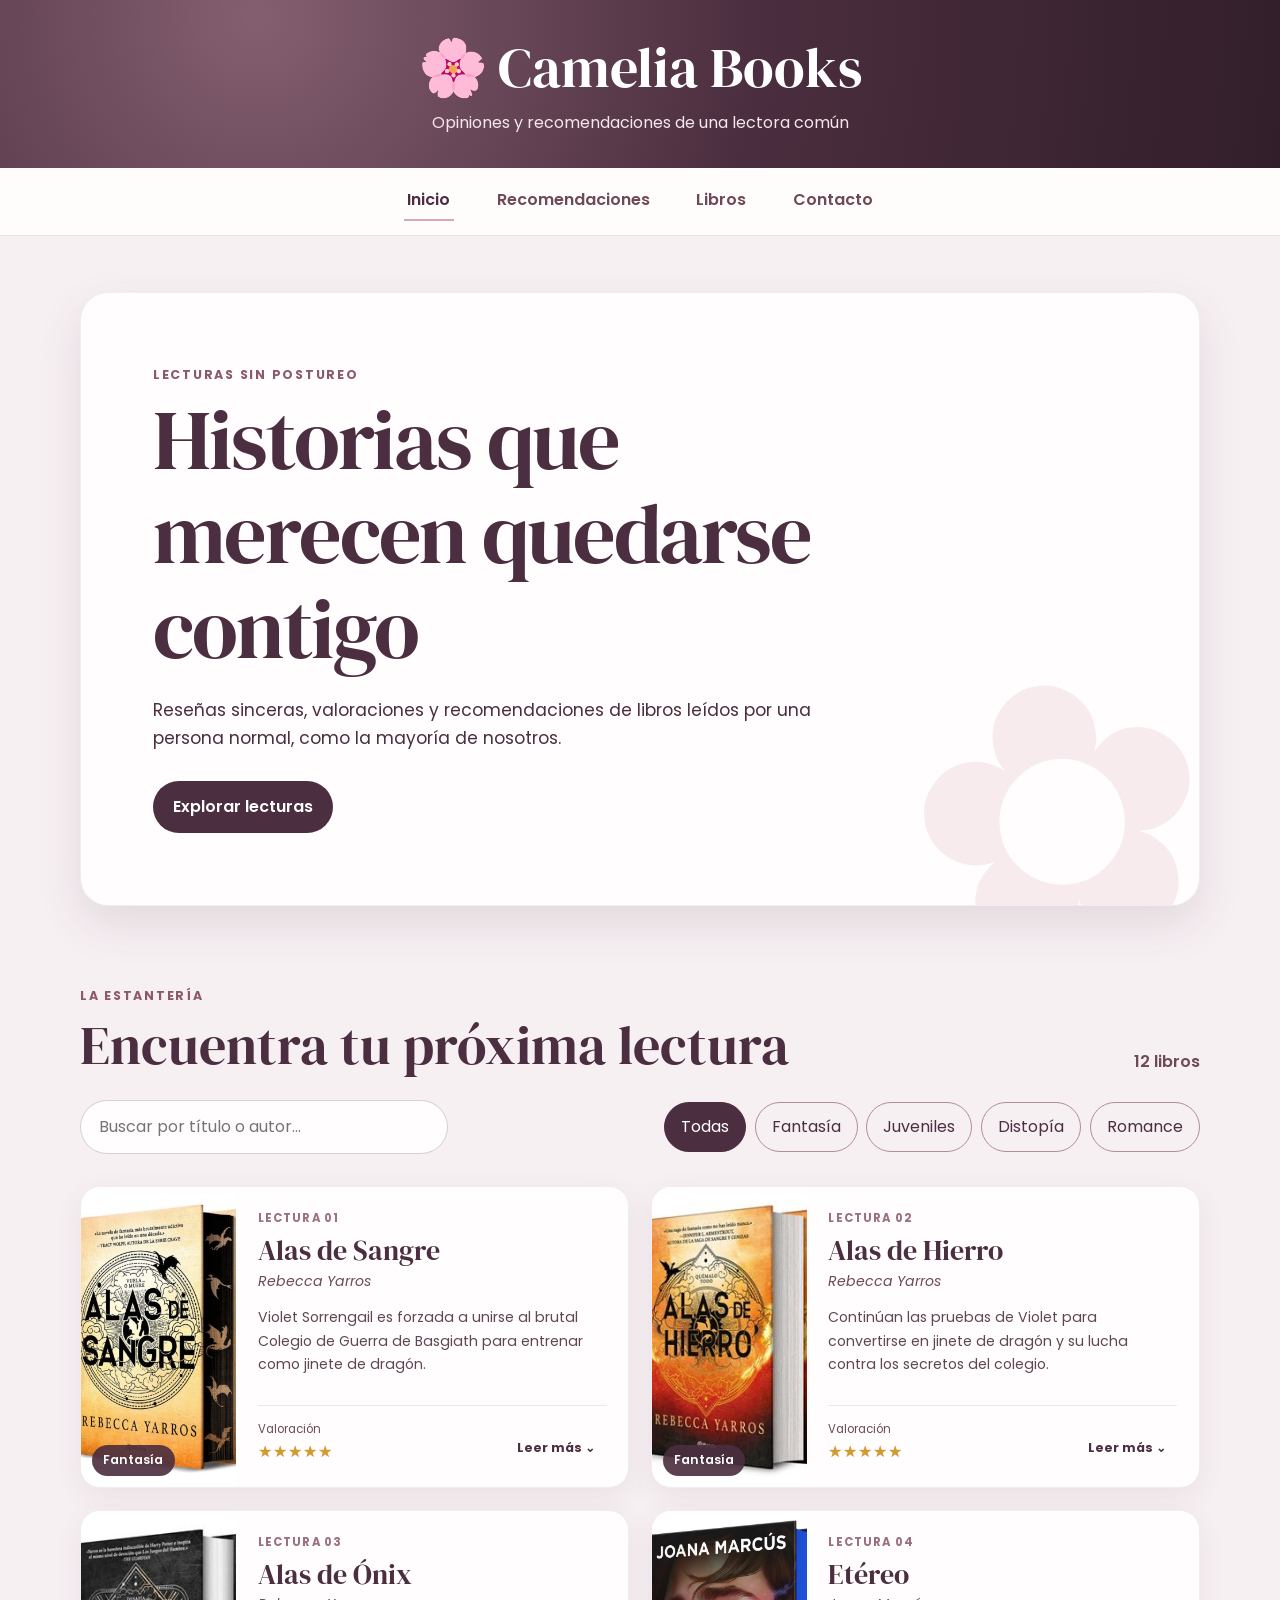
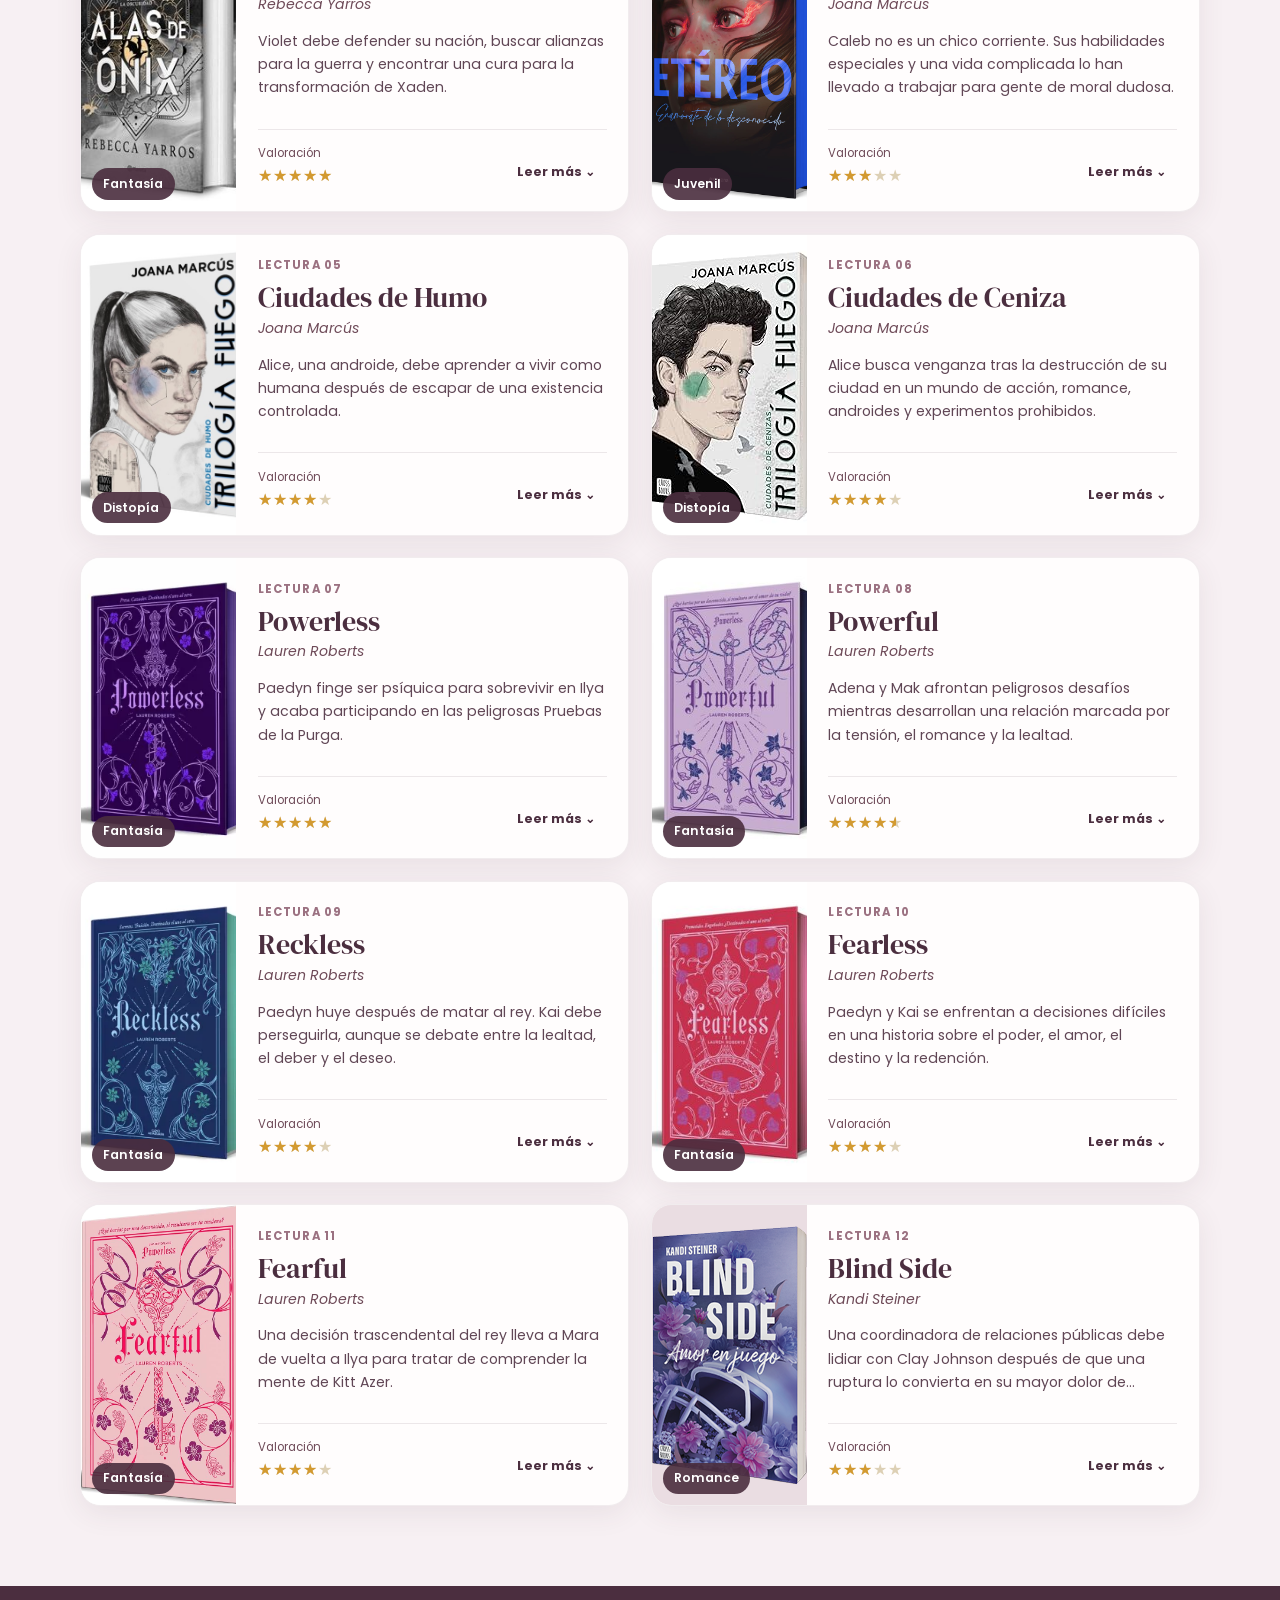
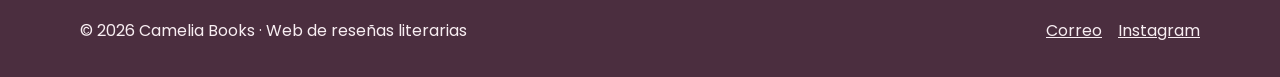
==== index.html @ c72f55ae "Mover la web a la carpeta raiz para Vercel" ====
<!DOCTYPE html><html lang="es"><head><meta charset="UTF-8"><meta name="viewport" content="width=device-width,initial-scale=1"><meta name="description" content="Opiniones y recomendaciones de libros."><title>Camelia Books | Reseñas literarias</title><link rel="icon" href="data:image/svg+xml,%3Csvg xmlns='http://www.w3.org/2000/svg' viewBox='0 0 64 64'%3E%3Crect width='64' height='64' rx='14' fill='%234b2e3f'/%3E%3Ctext x='32' y='45' text-anchor='middle' font-size='38'%3E🌸%3C/text%3E%3C/svg%3E"><link rel="preconnect" href="https://fonts.googleapis.com"><link rel="preconnect" href="https://fonts.gstatic.com" crossorigin><link href="https://fonts.googleapis.com/css2?family=DM+Serif+Display&family=Poppins:wght@400;500;600;700&display=swap" rel="stylesheet"><link rel="stylesheet" href="styles.css"><script src="js/app.js" defer></script></head><body>
<header class="cabecera"><a class="marca" href="index.html" aria-label="Camelia Books, inicio"><span aria-hidden="true">🌸</span><span>Camelia Books</span></a><p>Opiniones y recomendaciones de una lectora común</p></header>
<nav class="navbar" aria-label="Navegación principal"><a class="activo" href="index.html">Inicio</a><a href="recomendaciones.html">Recomendaciones</a><a href="#catalogo">Libros</a><a href="#footer">Contacto</a></nav>
<main><section class="intro"><p class="intro-etiqueta">Lecturas sin postureo</p><h1>Historias que merecen quedarse contigo</h1><p>Reseñas sinceras, valoraciones y recomendaciones de libros leídos por una persona normal, como la mayoría de nosotros.</p><a class="boton-principal" href="#catalogo">Explorar lecturas</a></section>
<section class="catalogo" id="catalogo" aria-labelledby="titulo-catalogo"><div class="seccion-encabezado"><div><p class="intro-etiqueta">La estantería</p><h2 id="titulo-catalogo">Encuentra tu próxima lectura</h2></div><p id="contador-resultados" aria-live="polite"></p></div><div class="controles"><div class="buscador-wrapper"><label class="sr-only" for="buscador-libros">Buscar por título o autor</label><input type="search" id="buscador-libros" placeholder="Buscar por título o autor…" autocomplete="off"><button id="limpiar-buscador" type="button" aria-label="Limpiar búsqueda">✕</button></div><div class="categoria-botones" aria-label="Filtrar por categoría"><button class="activo" type="button" data-categoria="todas">Todas</button><button type="button" data-categoria="fantasia">Fantasía</button><button type="button" data-categoria="juveniles">Juveniles</button><button type="button" data-categoria="distopia">Distopía</button><button type="button" data-categoria="romance">Romance</button></div></div><p id="sin-resultados" class="sin-resultados" hidden>No hemos encontrado ningún libro con esos filtros.</p><div id="lista-libros" class="tarjetas"></div></section></main>
<footer id="footer"><p>© <span id="anio"></span> Camelia Books · Web de reseñas literarias</p><div class="footer-enlaces"><a href="mailto:info@cameliabooks.com">Correo</a><a href="https://www.instagram.com/camelia__09/" target="_blank" rel="noopener noreferrer">Instagram</a></div></footer></body></html>
---- styles.css ----
:root{--rose:#d8a7b1;--mauve:#b48a9c;--cream:#f7f0f3;--plum:#4b2e3f;--plum-light:#6e4a58;--white:#fffdfd;--shadow:0 18px 45px rgba(75,46,63,.12)}
*,*::before,*::after{box-sizing:border-box}html{scroll-behavior:smooth}body{margin:0;background:var(--cream);color:var(--plum);font:400 1rem/1.65 Poppins,sans-serif}a{color:inherit}button,input{font:inherit}.sr-only{position:absolute;width:1px;height:1px;overflow:hidden;clip:rect(0,0,0,0)}
.cabecera{padding:2.5rem 1.5rem 2rem;text-align:center;color:#fff;background:radial-gradient(circle at 20% 10%,#845f70 0,var(--plum) 48%,#321e2a 100%)}.cabecera-compacta{padding-block:1.6rem}.marca{display:inline-flex;gap:.65rem;align-items:center;text-decoration:none;font:400 clamp(2rem,5vw,3.5rem)/1 "DM Serif Display",serif}.cabecera p{margin:.85rem 0 0;color:#f4e8ed}.navbar{position:sticky;top:0;z-index:10;display:flex;justify-content:center;gap:clamp(.5rem,4vw,2.5rem);padding:.85rem 1rem;overflow-x:auto;background:rgba(255,253,253,.9);border-bottom:1px solid rgba(75,46,63,.12);backdrop-filter:blur(12px)}.navbar a{flex:0 0 auto;padding:.35rem .2rem;text-decoration:none;font-weight:600;color:var(--plum-light);border-bottom:2px solid transparent}.navbar a:hover,.navbar a.activo{color:var(--plum);border-color:var(--rose)}
main{width:min(1120px,calc(100% - 2rem));margin:0 auto}.intro{position:relative;margin:3.5rem 0 5rem;padding:clamp(2rem,6vw,4.5rem);overflow:hidden;background:var(--white);border:1px solid rgba(75,46,63,.08);border-radius:1.75rem;box-shadow:var(--shadow)}.intro::after{content:"✿";position:absolute;right:-1rem;bottom:-6rem;color:rgba(216,167,177,.22);font-size:clamp(12rem,30vw,23rem);line-height:1;transform:rotate(-12deg);pointer-events:none}.intro>*{position:relative;z-index:1;max-width:710px}.intro-etiqueta{margin:0 0 .5rem;color:#8c586c;font-size:.78rem;font-weight:700;letter-spacing:.14em;text-transform:uppercase}h1,h2,h3{font-family:"DM Serif Display",serif;font-weight:400;line-height:1.12}.intro h1,.recomendaciones-panel h1{margin:0;font-size:clamp(2.6rem,7vw,5.25rem);letter-spacing:-.025em}.intro>p:not(.intro-etiqueta){margin:1.25rem 0 1.75rem;font-size:1.08rem}.boton-principal{display:inline-flex;justify-content:center;padding:.82rem 1.25rem;color:#fff;background:var(--plum);border:0;border-radius:999px;text-decoration:none;font-weight:600;cursor:pointer;transition:.2s}.boton-principal:hover{background:var(--plum-light);transform:translateY(-2px)}
.catalogo{scroll-margin-top:5rem;padding-bottom:5rem}.seccion-encabezado{display:flex;align-items:end;justify-content:space-between;gap:1rem;margin-bottom:1.5rem}.seccion-encabezado h2{margin:0;font-size:clamp(2rem,5vw,3.4rem)}#contador-resultados{flex:0 0 auto;margin:0;color:var(--plum-light);font-weight:600}.controles{display:grid;grid-template-columns:minmax(240px,1fr) 2fr;gap:1rem;align-items:center;margin-bottom:2rem}.buscador-wrapper{position:relative}#buscador-libros{width:100%;padding:.82rem 2.7rem .82rem 1.1rem;color:var(--plum);background:var(--white);border:1px solid rgba(75,46,63,.22);border-radius:999px;outline:none}#buscador-libros:focus,#form-recomendacion input:focus{border-color:var(--mauve);box-shadow:0 0 0 4px rgba(180,138,156,.16)}#limpiar-buscador{position:absolute;top:50%;right:.9rem;display:none;padding:.2rem;color:var(--plum);background:none;border:0;transform:translateY(-50%);cursor:pointer}#limpiar-buscador.visible{display:block}.categoria-botones{display:flex;flex-wrap:wrap;justify-content:flex-end;gap:.55rem}.categoria-botones button{padding:.65rem 1rem;color:var(--plum);background:transparent;border:1px solid var(--mauve);border-radius:999px;cursor:pointer}.categoria-botones button:hover,.categoria-botones button.activo{color:#fff;background:var(--plum);border-color:var(--plum)}
.tarjetas{display:grid;grid-template-columns:repeat(2,minmax(0,1fr));gap:1.35rem}.libro-contenedor{display:grid;grid-template-columns:155px minmax(0,1fr);min-height:300px;overflow:hidden;background:var(--white);border:1px solid rgba(75,46,63,.08);border-radius:1.25rem;box-shadow:0 8px 28px rgba(75,46,63,.08);transition:.25s}.libro-contenedor:hover{transform:translateY(-4px);box-shadow:var(--shadow)}.libro-imagen{position:relative;min-height:100%;background:#eadde2}.libro-imagen img{width:100%;height:100%;min-height:300px;display:block;object-fit:cover}.categoria{position:absolute;left:.7rem;bottom:.7rem;padding:.35rem .7rem;color:#fff;background:rgba(75,46,63,.9);border-radius:999px;font-size:.76rem;font-weight:600}.libro-info{display:flex;flex-direction:column;justify-content:space-between;min-width:0;padding:1.35rem}.numero{margin:0 0 .45rem;color:#9b7181;font-size:.72rem;font-weight:700;letter-spacing:.1em;text-transform:uppercase}.libro-info h3{margin:0;font-size:1.75rem}.autor{margin:.2rem 0 .85rem;color:var(--plum-light);font-size:.88rem;font-style:italic}.descripcion{display:-webkit-box;margin:0 0 1rem;overflow:hidden;color:#604655;font-size:.88rem;-webkit-box-orient:vertical;-webkit-line-clamp:3}.descripcion.expandida{display:block}.valoracion{display:flex;align-items:end;justify-content:space-between;gap:.7rem;padding-top:.9rem;border-top:1px solid rgba(75,46,63,.1)}.valoracion>div{display:flex;flex-direction:column}.valoracion-texto{font-size:.72rem;color:var(--plum-light)}.estrellas{position:relative;display:inline-block;width:max-content;color:#ddd0b5;letter-spacing:1px}.estrellas-relleno{position:absolute;inset:0 auto 0 0;overflow:hidden;color:#d39a30;white-space:nowrap}.leer-mas{flex:0 0 auto;padding:.45rem .7rem;color:var(--plum);background:transparent;border:0;font-size:.78rem;font-weight:700;cursor:pointer}.flecha{display:inline-block;margin-left:.2rem;transition:.2s}.leer-mas[aria-expanded=true] .flecha{transform:rotate(180deg)}.sin-resultados,.lista-vacia{padding:2rem;text-align:center;background:var(--white);border:1px dashed var(--mauve);border-radius:1rem}
footer{display:flex;justify-content:space-between;gap:1rem;padding:2rem max(1rem,calc((100% - 1120px)/2));color:#f8eef2;background:var(--plum)}footer p{margin:0}.footer-enlaces{display:flex;gap:1rem}
.pagina-recomendaciones{width:min(760px,calc(100% - 2rem));padding:4rem 0}.recomendaciones-panel{padding:clamp(1.5rem,5vw,3.5rem);background:var(--white);border-radius:1.5rem;box-shadow:var(--shadow)}.recomendaciones-panel h1{font-size:clamp(2.5rem,7vw,4.5rem)}#form-recomendacion{display:grid;gap:.6rem;margin:2rem 0 3rem}#form-recomendacion label{margin-top:.4rem;font-weight:600}#form-recomendacion input{padding:.85rem 1rem;color:var(--plum);background:var(--cream);border:1px solid transparent;border-radius:.75rem;outline:none}#form-recomendacion button{justify-self:start;margin-top:.8rem}.lista-cabecera{display:flex;align-items:center;justify-content:space-between;gap:1rem;border-bottom:1px solid rgba(75,46,63,.12)}.lista-cabecera h2{font-size:2rem}.lista-recomendaciones{display:grid;gap:.75rem;padding:0;list-style:none}.recomendacion-item{display:flex;align-items:center;justify-content:space-between;gap:1rem;padding:1rem;background:var(--cream);border-radius:.8rem}.recomendacion-item span{display:flex;flex-direction:column}.recomendacion-item small{color:var(--plum-light)}.recomendacion-item button{padding:.4rem .7rem;color:#873f55;background:#fff;border:1px solid var(--rose);border-radius:999px;cursor:pointer}.volver{display:inline-block;margin-top:2rem;font-weight:600}
@media(max-width:900px){.controles{grid-template-columns:1fr}.categoria-botones{justify-content:flex-start}.tarjetas{grid-template-columns:1fr}}@media(max-width:560px){.cabecera{padding-block:2rem}.cabecera p{font-size:.9rem}.navbar{justify-content:flex-start}main{width:min(100% - 1.2rem,1120px)}.intro{margin-block:1.5rem 3.5rem;padding:1.5rem;border-radius:1.2rem}.seccion-encabezado{align-items:start;flex-direction:column}.libro-contenedor{grid-template-columns:120px minmax(0,1fr);min-height:260px}.libro-imagen img{min-height:260px}.libro-info{padding:1rem}.libro-info h3{font-size:1.45rem}.descripcion{-webkit-line-clamp:2}.valoracion{align-items:start;flex-direction:column}.leer-mas{padding-left:0}footer{align-items:flex-start;flex-direction:column}}@media(prefers-reduced-motion:reduce){html{scroll-behavior:auto}*,*::before,*::after{transition-duration:.01ms!important}}
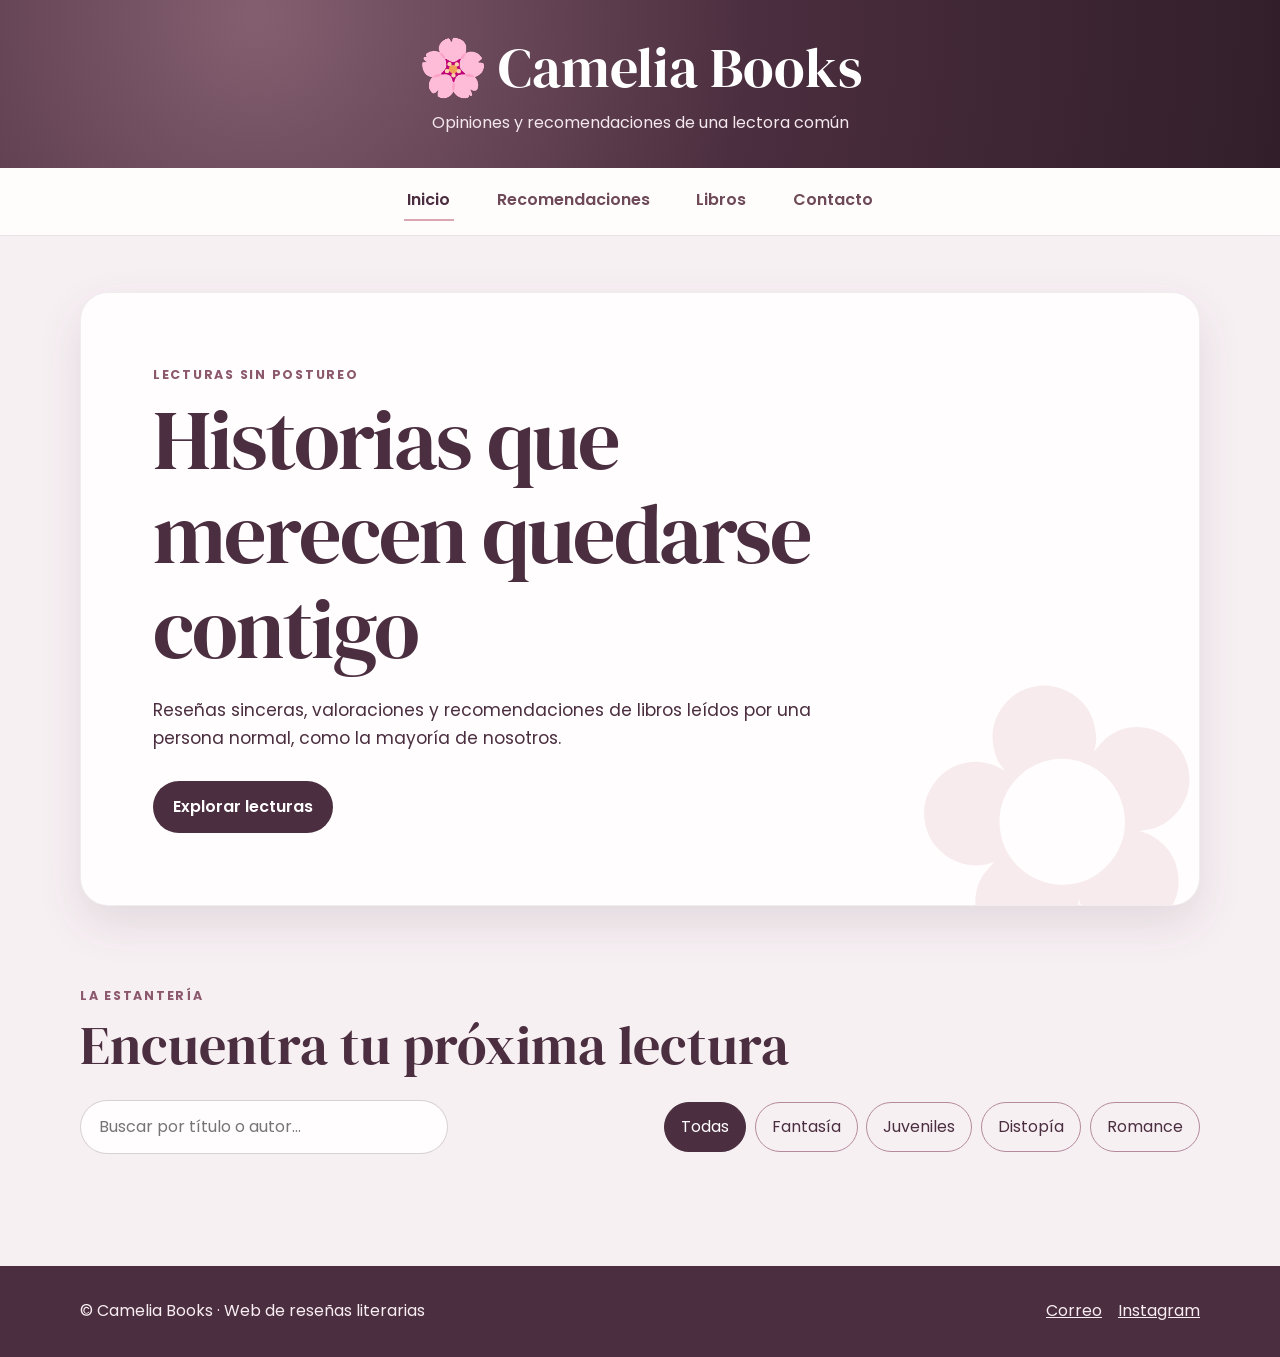
==== commit b5fb11c3: "Añadir la ficha emergente de libros" ====
--- a/index.html
+++ b/index.html
@@ -1,6 +1,142 @@
-<!DOCTYPE html><html lang="es"><head><meta charset="UTF-8"><meta name="viewport" content="width=device-width,initial-scale=1"><meta name="description" content="Opiniones y recomendaciones de libros."><title>Camelia Books | Reseñas literarias</title><link rel="icon" href="data:image/svg+xml,%3Csvg xmlns='http://www.w3.org/2000/svg' viewBox='0 0 64 64'%3E%3Crect width='64' height='64' rx='14' fill='%234b2e3f'/%3E%3Ctext x='32' y='45' text-anchor='middle' font-size='38'%3E🌸%3C/text%3E%3C/svg%3E"><link rel="preconnect" href="https://fonts.googleapis.com"><link rel="preconnect" href="https://fonts.gstatic.com" crossorigin><link href="https://fonts.googleapis.com/css2?family=DM+Serif+Display&family=Poppins:wght@400;500;600;700&display=swap" rel="stylesheet"><link rel="stylesheet" href="styles.css"><script src="js/app.js" defer></script></head><body>
-<header class="cabecera"><a class="marca" href="index.html" aria-label="Camelia Books, inicio"><span aria-hidden="true">🌸</span><span>Camelia Books</span></a><p>Opiniones y recomendaciones de una lectora común</p></header>
-<nav class="navbar" aria-label="Navegación principal"><a class="activo" href="index.html">Inicio</a><a href="recomendaciones.html">Recomendaciones</a><a href="#catalogo">Libros</a><a href="#footer">Contacto</a></nav>
-<main><section class="intro"><p class="intro-etiqueta">Lecturas sin postureo</p><h1>Historias que merecen quedarse contigo</h1><p>Reseñas sinceras, valoraciones y recomendaciones de libros leídos por una persona normal, como la mayoría de nosotros.</p><a class="boton-principal" href="#catalogo">Explorar lecturas</a></section>
-<section class="catalogo" id="catalogo" aria-labelledby="titulo-catalogo"><div class="seccion-encabezado"><div><p class="intro-etiqueta">La estantería</p><h2 id="titulo-catalogo">Encuentra tu próxima lectura</h2></div><p id="contador-resultados" aria-live="polite"></p></div><div class="controles"><div class="buscador-wrapper"><label class="sr-only" for="buscador-libros">Buscar por título o autor</label><input type="search" id="buscador-libros" placeholder="Buscar por título o autor…" autocomplete="off"><button id="limpiar-buscador" type="button" aria-label="Limpiar búsqueda">✕</button></div><div class="categoria-botones" aria-label="Filtrar por categoría"><button class="activo" type="button" data-categoria="todas">Todas</button><button type="button" data-categoria="fantasia">Fantasía</button><button type="button" data-categoria="juveniles">Juveniles</button><button type="button" data-categoria="distopia">Distopía</button><button type="button" data-categoria="romance">Romance</button></div></div><p id="sin-resultados" class="sin-resultados" hidden>No hemos encontrado ningún libro con esos filtros.</p><div id="lista-libros" class="tarjetas"></div></section></main>
-<footer id="footer"><p>© <span id="anio"></span> Camelia Books · Web de reseñas literarias</p><div class="footer-enlaces"><a href="mailto:info@cameliabooks.com">Correo</a><a href="https://www.instagram.com/camelia__09/" target="_blank" rel="noopener noreferrer">Instagram</a></div></footer></body></html>
+<!doctype html>
+<html lang="es">
+  <head>
+    <meta charset="UTF-8" />
+    <meta name="viewport" content="width=device-width,initial-scale=1" />
+    <meta name="description" content="Opiniones y recomendaciones de libros." />
+    <title>Camelia Books | Reseñas literarias</title>
+    <link
+      rel="icon"
+      href="data:image/svg+xml,%3Csvg xmlns='http://www.w3.org/2000/svg' viewBox='0 0 64 64'%3E%3Crect width='64' height='64' rx='14' fill='%234b2e3f'/%3E%3Ctext x='32' y='45' text-anchor='middle' font-size='38'%3E🌸%3C/text%3E%3C/svg%3E"
+    />
+    <link rel="preconnect" href="https://fonts.googleapis.com" />
+    <link rel="preconnect" href="https://fonts.gstatic.com" crossorigin />
+    <link
+      href="https://fonts.googleapis.com/css2?family=DM+Serif+Display&family=Poppins:wght@400;500;600;700&display=swap"
+      rel="stylesheet"
+    />
+    <link rel="stylesheet" href="styles.css" />
+    <script src="datos/libros.js" defer></script>
+    <script src="js/app.js" defer></script>
+  </head>
+  <body>
+    <header class="cabecera">
+      <a class="marca" href="index.html" aria-label="Camelia Books, inicio">
+        <span aria-hidden="true">🌸</span>
+        <span>Camelia Books</span>
+      </a>
+      <p>Opiniones y recomendaciones de una lectora común</p>
+    </header>
+    <nav class="navbar" aria-label="Navegación principal">
+      <a class="activo" href="index.html">Inicio</a>
+      <a href="recomendaciones.html">Recomendaciones</a>
+      <a href="#catalogo">Libros</a>
+      <a href="#footer">Contacto</a>
+    </nav>
+    <main>
+      <section class="intro">
+        <p class="intro-etiqueta">Lecturas sin postureo</p>
+        <h1>Historias que merecen quedarse contigo</h1>
+        <p>
+          Reseñas sinceras, valoraciones y recomendaciones de libros leídos por
+          una persona normal, como la mayoría de nosotros.
+        </p>
+        <a class="boton-principal" href="#catalogo">Explorar lecturas</a>
+      </section>
+      <section class="catalogo" id="catalogo" aria-labelledby="titulo-catalogo">
+        <div class="seccion-encabezado">
+          <div>
+            <p class="intro-etiqueta">La estantería</p>
+            <h2 id="titulo-catalogo">Encuentra tu próxima lectura</h2>
+          </div>
+          <p id="contador-resultados" aria-live="polite"></p>
+        </div>
+        <div class="controles">
+          <div class="buscador-wrapper">
+            <label class="sr-only" for="buscador-libros">
+              Buscar por título o autor
+            </label>
+            <input
+              type="search"
+              id="buscador-libros"
+              placeholder="Buscar por título o autor…"
+              autocomplete="off"
+            />
+            <button
+              id="limpiar-buscador"
+              type="button"
+              aria-label="Limpiar búsqueda"
+            >
+              ✕
+            </button>
+          </div>
+          <div class="categoria-botones" aria-label="Filtrar por categoría">
+            <button class="activo" type="button" data-categoria="todas">
+              Todas
+            </button>
+            <button type="button" data-categoria="fantasia">Fantasía</button>
+            <button type="button" data-categoria="juveniles">Juveniles</button>
+            <button type="button" data-categoria="distopia">Distopía</button>
+            <button type="button" data-categoria="romance">Romance</button>
+          </div>
+        </div>
+        <p id="sin-resultados" class="sin-resultados" hidden>
+          No hemos encontrado ningún libro con esos filtros.
+        </p>
+        <div id="lista-libros" class="tarjetas"></div>
+      </section>
+    </main>
+    <dialog id="modal-libro" class="modal-libro">
+      <button
+        id="cerrar-modal"
+        class="cerrar-modal"
+        type="button"
+        aria-label="Cerrar ficha del libro"
+      >
+        ✕
+      </button>
+
+      <div class="modal-contenido">
+        <img id="modal-imagen" src="" alt="" />
+
+        <div class="modal-informacion">
+          <span id="modal-categoria" class="modal-categoria"></span>
+          <h2 id="modal-titulo"></h2>
+          <p id="modal-autor" class="modal-autor"></p>
+
+          <dl class="modal-datos">
+            <div>
+              <dt>Saga</dt>
+              <dd id="modal-saga"></dd>
+            </div>
+            <div>
+              <dt>Valoración</dt>
+              <dd id="modal-valoracion"></dd>
+            </div>
+          </dl>
+
+          <h3>Sobre el libro</h3>
+          <p id="modal-descripcion"></p>
+        </div>
+      </div>
+    </dialog>
+
+    <footer id="footer">
+      <p>
+        ©
+        <span id="anio"></span>
+        Camelia Books · Web de reseñas literarias
+      </p>
+      <div class="footer-enlaces">
+        <a href="mailto:info@cameliabooks.com">Correo</a>
+        <a
+          href="https://www.instagram.com/camelia__09/"
+          target="_blank"
+          rel="noopener noreferrer"
+        >
+          Instagram
+        </a>
+      </div>
+    </footer>
+  </body>
+</html>
--- a/styles.css
+++ b/styles.css
@@ -1,9 +1,545 @@
-:root{--rose:#d8a7b1;--mauve:#b48a9c;--cream:#f7f0f3;--plum:#4b2e3f;--plum-light:#6e4a58;--white:#fffdfd;--shadow:0 18px 45px rgba(75,46,63,.12)}
-*,*::before,*::after{box-sizing:border-box}html{scroll-behavior:smooth}body{margin:0;background:var(--cream);color:var(--plum);font:400 1rem/1.65 Poppins,sans-serif}a{color:inherit}button,input{font:inherit}.sr-only{position:absolute;width:1px;height:1px;overflow:hidden;clip:rect(0,0,0,0)}
-.cabecera{padding:2.5rem 1.5rem 2rem;text-align:center;color:#fff;background:radial-gradient(circle at 20% 10%,#845f70 0,var(--plum) 48%,#321e2a 100%)}.cabecera-compacta{padding-block:1.6rem}.marca{display:inline-flex;gap:.65rem;align-items:center;text-decoration:none;font:400 clamp(2rem,5vw,3.5rem)/1 "DM Serif Display",serif}.cabecera p{margin:.85rem 0 0;color:#f4e8ed}.navbar{position:sticky;top:0;z-index:10;display:flex;justify-content:center;gap:clamp(.5rem,4vw,2.5rem);padding:.85rem 1rem;overflow-x:auto;background:rgba(255,253,253,.9);border-bottom:1px solid rgba(75,46,63,.12);backdrop-filter:blur(12px)}.navbar a{flex:0 0 auto;padding:.35rem .2rem;text-decoration:none;font-weight:600;color:var(--plum-light);border-bottom:2px solid transparent}.navbar a:hover,.navbar a.activo{color:var(--plum);border-color:var(--rose)}
-main{width:min(1120px,calc(100% - 2rem));margin:0 auto}.intro{position:relative;margin:3.5rem 0 5rem;padding:clamp(2rem,6vw,4.5rem);overflow:hidden;background:var(--white);border:1px solid rgba(75,46,63,.08);border-radius:1.75rem;box-shadow:var(--shadow)}.intro::after{content:"✿";position:absolute;right:-1rem;bottom:-6rem;color:rgba(216,167,177,.22);font-size:clamp(12rem,30vw,23rem);line-height:1;transform:rotate(-12deg);pointer-events:none}.intro>*{position:relative;z-index:1;max-width:710px}.intro-etiqueta{margin:0 0 .5rem;color:#8c586c;font-size:.78rem;font-weight:700;letter-spacing:.14em;text-transform:uppercase}h1,h2,h3{font-family:"DM Serif Display",serif;font-weight:400;line-height:1.12}.intro h1,.recomendaciones-panel h1{margin:0;font-size:clamp(2.6rem,7vw,5.25rem);letter-spacing:-.025em}.intro>p:not(.intro-etiqueta){margin:1.25rem 0 1.75rem;font-size:1.08rem}.boton-principal{display:inline-flex;justify-content:center;padding:.82rem 1.25rem;color:#fff;background:var(--plum);border:0;border-radius:999px;text-decoration:none;font-weight:600;cursor:pointer;transition:.2s}.boton-principal:hover{background:var(--plum-light);transform:translateY(-2px)}
-.catalogo{scroll-margin-top:5rem;padding-bottom:5rem}.seccion-encabezado{display:flex;align-items:end;justify-content:space-between;gap:1rem;margin-bottom:1.5rem}.seccion-encabezado h2{margin:0;font-size:clamp(2rem,5vw,3.4rem)}#contador-resultados{flex:0 0 auto;margin:0;color:var(--plum-light);font-weight:600}.controles{display:grid;grid-template-columns:minmax(240px,1fr) 2fr;gap:1rem;align-items:center;margin-bottom:2rem}.buscador-wrapper{position:relative}#buscador-libros{width:100%;padding:.82rem 2.7rem .82rem 1.1rem;color:var(--plum);background:var(--white);border:1px solid rgba(75,46,63,.22);border-radius:999px;outline:none}#buscador-libros:focus,#form-recomendacion input:focus{border-color:var(--mauve);box-shadow:0 0 0 4px rgba(180,138,156,.16)}#limpiar-buscador{position:absolute;top:50%;right:.9rem;display:none;padding:.2rem;color:var(--plum);background:none;border:0;transform:translateY(-50%);cursor:pointer}#limpiar-buscador.visible{display:block}.categoria-botones{display:flex;flex-wrap:wrap;justify-content:flex-end;gap:.55rem}.categoria-botones button{padding:.65rem 1rem;color:var(--plum);background:transparent;border:1px solid var(--mauve);border-radius:999px;cursor:pointer}.categoria-botones button:hover,.categoria-botones button.activo{color:#fff;background:var(--plum);border-color:var(--plum)}
-.tarjetas{display:grid;grid-template-columns:repeat(2,minmax(0,1fr));gap:1.35rem}.libro-contenedor{display:grid;grid-template-columns:155px minmax(0,1fr);min-height:300px;overflow:hidden;background:var(--white);border:1px solid rgba(75,46,63,.08);border-radius:1.25rem;box-shadow:0 8px 28px rgba(75,46,63,.08);transition:.25s}.libro-contenedor:hover{transform:translateY(-4px);box-shadow:var(--shadow)}.libro-imagen{position:relative;min-height:100%;background:#eadde2}.libro-imagen img{width:100%;height:100%;min-height:300px;display:block;object-fit:cover}.categoria{position:absolute;left:.7rem;bottom:.7rem;padding:.35rem .7rem;color:#fff;background:rgba(75,46,63,.9);border-radius:999px;font-size:.76rem;font-weight:600}.libro-info{display:flex;flex-direction:column;justify-content:space-between;min-width:0;padding:1.35rem}.numero{margin:0 0 .45rem;color:#9b7181;font-size:.72rem;font-weight:700;letter-spacing:.1em;text-transform:uppercase}.libro-info h3{margin:0;font-size:1.75rem}.autor{margin:.2rem 0 .85rem;color:var(--plum-light);font-size:.88rem;font-style:italic}.descripcion{display:-webkit-box;margin:0 0 1rem;overflow:hidden;color:#604655;font-size:.88rem;-webkit-box-orient:vertical;-webkit-line-clamp:3}.descripcion.expandida{display:block}.valoracion{display:flex;align-items:end;justify-content:space-between;gap:.7rem;padding-top:.9rem;border-top:1px solid rgba(75,46,63,.1)}.valoracion>div{display:flex;flex-direction:column}.valoracion-texto{font-size:.72rem;color:var(--plum-light)}.estrellas{position:relative;display:inline-block;width:max-content;color:#ddd0b5;letter-spacing:1px}.estrellas-relleno{position:absolute;inset:0 auto 0 0;overflow:hidden;color:#d39a30;white-space:nowrap}.leer-mas{flex:0 0 auto;padding:.45rem .7rem;color:var(--plum);background:transparent;border:0;font-size:.78rem;font-weight:700;cursor:pointer}.flecha{display:inline-block;margin-left:.2rem;transition:.2s}.leer-mas[aria-expanded=true] .flecha{transform:rotate(180deg)}.sin-resultados,.lista-vacia{padding:2rem;text-align:center;background:var(--white);border:1px dashed var(--mauve);border-radius:1rem}
-footer{display:flex;justify-content:space-between;gap:1rem;padding:2rem max(1rem,calc((100% - 1120px)/2));color:#f8eef2;background:var(--plum)}footer p{margin:0}.footer-enlaces{display:flex;gap:1rem}
-.pagina-recomendaciones{width:min(760px,calc(100% - 2rem));padding:4rem 0}.recomendaciones-panel{padding:clamp(1.5rem,5vw,3.5rem);background:var(--white);border-radius:1.5rem;box-shadow:var(--shadow)}.recomendaciones-panel h1{font-size:clamp(2.5rem,7vw,4.5rem)}#form-recomendacion{display:grid;gap:.6rem;margin:2rem 0 3rem}#form-recomendacion label{margin-top:.4rem;font-weight:600}#form-recomendacion input{padding:.85rem 1rem;color:var(--plum);background:var(--cream);border:1px solid transparent;border-radius:.75rem;outline:none}#form-recomendacion button{justify-self:start;margin-top:.8rem}.lista-cabecera{display:flex;align-items:center;justify-content:space-between;gap:1rem;border-bottom:1px solid rgba(75,46,63,.12)}.lista-cabecera h2{font-size:2rem}.lista-recomendaciones{display:grid;gap:.75rem;padding:0;list-style:none}.recomendacion-item{display:flex;align-items:center;justify-content:space-between;gap:1rem;padding:1rem;background:var(--cream);border-radius:.8rem}.recomendacion-item span{display:flex;flex-direction:column}.recomendacion-item small{color:var(--plum-light)}.recomendacion-item button{padding:.4rem .7rem;color:#873f55;background:#fff;border:1px solid var(--rose);border-radius:999px;cursor:pointer}.volver{display:inline-block;margin-top:2rem;font-weight:600}
-@media(max-width:900px){.controles{grid-template-columns:1fr}.categoria-botones{justify-content:flex-start}.tarjetas{grid-template-columns:1fr}}@media(max-width:560px){.cabecera{padding-block:2rem}.cabecera p{font-size:.9rem}.navbar{justify-content:flex-start}main{width:min(100% - 1.2rem,1120px)}.intro{margin-block:1.5rem 3.5rem;padding:1.5rem;border-radius:1.2rem}.seccion-encabezado{align-items:start;flex-direction:column}.libro-contenedor{grid-template-columns:120px minmax(0,1fr);min-height:260px}.libro-imagen img{min-height:260px}.libro-info{padding:1rem}.libro-info h3{font-size:1.45rem}.descripcion{-webkit-line-clamp:2}.valoracion{align-items:start;flex-direction:column}.leer-mas{padding-left:0}footer{align-items:flex-start;flex-direction:column}}@media(prefers-reduced-motion:reduce){html{scroll-behavior:auto}*,*::before,*::after{transition-duration:.01ms!important}}
+:root {
+  --rose: #d8a7b1;
+  --mauve: #b48a9c;
+  --cream: #f7f0f3;
+  --plum: #4b2e3f;
+  --plum-light: #6e4a58;
+  --white: #fffdfd;
+  --shadow: 0 18px 45px rgba(75, 46, 63, 0.12);
+}
+*,
+*::before,
+*::after {
+  box-sizing: border-box;
+}
+html {
+  scroll-behavior: smooth;
+}
+body {
+  margin: 0;
+  background: var(--cream);
+  color: var(--plum);
+  font:
+    400 1rem/1.65 Poppins,
+    sans-serif;
+}
+a {
+  color: inherit;
+}
+button,
+input {
+  font: inherit;
+}
+.sr-only {
+  position: absolute;
+  width: 1px;
+  height: 1px;
+  overflow: hidden;
+  clip: rect(0, 0, 0, 0);
+}
+.cabecera {
+  padding: 2.5rem 1.5rem 2rem;
+  text-align: center;
+  color: #fff;
+  background: radial-gradient(
+    circle at 20% 10%,
+    #845f70 0,
+    var(--plum) 48%,
+    #321e2a 100%
+  );
+}
+.cabecera-compacta {
+  padding-block: 1.6rem;
+}
+.marca {
+  display: inline-flex;
+  gap: 0.65rem;
+  align-items: center;
+  text-decoration: none;
+  font:
+    400 clamp(2rem, 5vw, 3.5rem) / 1 "DM Serif Display",
+    serif;
+}
+.cabecera p {
+  margin: 0.85rem 0 0;
+  color: #f4e8ed;
+}
+.navbar {
+  position: sticky;
+  top: 0;
+  z-index: 10;
+  display: flex;
+  justify-content: center;
+  gap: clamp(0.5rem, 4vw, 2.5rem);
+  padding: 0.85rem 1rem;
+  overflow-x: auto;
+  background: rgba(255, 253, 253, 0.9);
+  border-bottom: 1px solid rgba(75, 46, 63, 0.12);
+  backdrop-filter: blur(12px);
+}
+.navbar a {
+  flex: 0 0 auto;
+  padding: 0.35rem 0.2rem;
+  text-decoration: none;
+  font-weight: 600;
+  color: var(--plum-light);
+  border-bottom: 2px solid transparent;
+}
+.navbar a:hover,
+.navbar a.activo {
+  color: var(--plum);
+  border-color: var(--rose);
+}
+main {
+  width: min(1120px, calc(100% - 2rem));
+  margin: 0 auto;
+}
+.intro {
+  position: relative;
+  margin: 3.5rem 0 5rem;
+  padding: clamp(2rem, 6vw, 4.5rem);
+  overflow: hidden;
+  background: var(--white);
+  border: 1px solid rgba(75, 46, 63, 0.08);
+  border-radius: 1.75rem;
+  box-shadow: var(--shadow);
+}
+.intro::after {
+  content: "✿";
+  position: absolute;
+  right: -1rem;
+  bottom: -6rem;
+  color: rgba(216, 167, 177, 0.22);
+  font-size: clamp(12rem, 30vw, 23rem);
+  line-height: 1;
+  transform: rotate(-12deg);
+  pointer-events: none;
+}
+.intro > * {
+  position: relative;
+  z-index: 1;
+  max-width: 710px;
+}
+.intro-etiqueta {
+  margin: 0 0 0.5rem;
+  color: #8c586c;
+  font-size: 0.78rem;
+  font-weight: 700;
+  letter-spacing: 0.14em;
+  text-transform: uppercase;
+}
+h1,
+h2,
+h3 {
+  font-family: "DM Serif Display", serif;
+  font-weight: 400;
+  line-height: 1.12;
+}
+.intro h1,
+.recomendaciones-panel h1 {
+  margin: 0;
+  font-size: clamp(2.6rem, 7vw, 5.25rem);
+  letter-spacing: -0.025em;
+}
+.intro > p:not(.intro-etiqueta) {
+  margin: 1.25rem 0 1.75rem;
+  font-size: 1.08rem;
+}
+.boton-principal {
+  display: inline-flex;
+  justify-content: center;
+  padding: 0.82rem 1.25rem;
+  color: #fff;
+  background: var(--plum);
+  border: 0;
+  border-radius: 999px;
+  text-decoration: none;
+  font-weight: 600;
+  cursor: pointer;
+  transition: 0.2s;
+}
+.boton-principal:hover {
+  background: var(--plum-light);
+  transform: translateY(-2px);
+}
+.catalogo {
+  scroll-margin-top: 5rem;
+  padding-bottom: 5rem;
+}
+.seccion-encabezado {
+  display: flex;
+  align-items: end;
+  justify-content: space-between;
+  gap: 1rem;
+  margin-bottom: 1.5rem;
+}
+.seccion-encabezado h2 {
+  margin: 0;
+  font-size: clamp(2rem, 5vw, 3.4rem);
+}
+#contador-resultados {
+  flex: 0 0 auto;
+  margin: 0;
+  color: var(--plum-light);
+  font-weight: 600;
+}
+.controles {
+  display: grid;
+  grid-template-columns: minmax(240px, 1fr) 2fr;
+  gap: 1rem;
+  align-items: center;
+  margin-bottom: 2rem;
+}
+.buscador-wrapper {
+  position: relative;
+}
+#buscador-libros {
+  width: 100%;
+  padding: 0.82rem 2.7rem 0.82rem 1.1rem;
+  color: var(--plum);
+  background: var(--white);
+  border: 1px solid rgba(75, 46, 63, 0.22);
+  border-radius: 999px;
+  outline: none;
+}
+#buscador-libros:focus,
+#form-recomendacion input:focus {
+  border-color: var(--mauve);
+  box-shadow: 0 0 0 4px rgba(180, 138, 156, 0.16);
+}
+#limpiar-buscador {
+  position: absolute;
+  top: 50%;
+  right: 0.9rem;
+  display: none;
+  padding: 0.2rem;
+  color: var(--plum);
+  background: none;
+  border: 0;
+  transform: translateY(-50%);
+  cursor: pointer;
+}
+#limpiar-buscador.visible {
+  display: block;
+}
+.categoria-botones {
+  display: flex;
+  flex-wrap: wrap;
+  justify-content: flex-end;
+  gap: 0.55rem;
+}
+.categoria-botones button {
+  padding: 0.65rem 1rem;
+  color: var(--plum);
+  background: transparent;
+  border: 1px solid var(--mauve);
+  border-radius: 999px;
+  cursor: pointer;
+}
+.categoria-botones button:hover,
+.categoria-botones button.activo {
+  color: #fff;
+  background: var(--plum);
+  border-color: var(--plum);
+}
+.tarjetas {
+  display: grid;
+  grid-template-columns: repeat(2, minmax(0, 1fr));
+  gap: 1.35rem;
+}
+.libro-contenedor {
+  display: grid;
+  grid-template-columns: 155px minmax(0, 1fr);
+  min-height: 300px;
+  overflow: hidden;
+  background: var(--white);
+  border: 1px solid rgba(75, 46, 63, 0.08);
+  border-radius: 1.25rem;
+  box-shadow: 0 8px 28px rgba(75, 46, 63, 0.08);
+  transition: 0.25s;
+}
+.libro-contenedor:hover {
+  transform: translateY(-4px);
+  box-shadow: var(--shadow);
+}
+.libro-imagen {
+  position: relative;
+  min-height: 100%;
+  background: #eadde2;
+}
+.libro-imagen img {
+  width: 100%;
+  height: 100%;
+  min-height: 300px;
+  display: block;
+  object-fit: cover;
+}
+.categoria {
+  position: absolute;
+  left: 0.7rem;
+  bottom: 0.7rem;
+  padding: 0.35rem 0.7rem;
+  color: #fff;
+  background: rgba(75, 46, 63, 0.9);
+  border-radius: 999px;
+  font-size: 0.76rem;
+  font-weight: 600;
+}
+.libro-info {
+  display: flex;
+  flex-direction: column;
+  justify-content: space-between;
+  min-width: 0;
+  padding: 1.35rem;
+}
+.numero {
+  margin: 0 0 0.45rem;
+  color: #9b7181;
+  font-size: 0.72rem;
+  font-weight: 700;
+  letter-spacing: 0.1em;
+  text-transform: uppercase;
+}
+.libro-info h3 {
+  margin: 0;
+  font-size: 1.75rem;
+}
+.autor {
+  margin: 0.2rem 0 0.85rem;
+  color: var(--plum-light);
+  font-size: 0.88rem;
+  font-style: italic;
+}
+.descripcion {
+  display: -webkit-box;
+  margin: 0 0 1rem;
+  overflow: hidden;
+  color: #604655;
+  font-size: 0.88rem;
+  -webkit-box-orient: vertical;
+  -webkit-line-clamp: 3;
+}
+.descripcion.expandida {
+  display: block;
+}
+.valoracion {
+  display: flex;
+  align-items: end;
+  justify-content: space-between;
+  gap: 0.7rem;
+  padding-top: 0.9rem;
+  border-top: 1px solid rgba(75, 46, 63, 0.1);
+}
+.valoracion > div {
+  display: flex;
+  flex-direction: column;
+}
+.valoracion-texto {
+  font-size: 0.72rem;
+  color: var(--plum-light);
+}
+.estrellas {
+  position: relative;
+  display: inline-block;
+  width: max-content;
+  color: #ddd0b5;
+  letter-spacing: 1px;
+}
+.estrellas-relleno {
+  position: absolute;
+  inset: 0 auto 0 0;
+  overflow: hidden;
+  color: #d39a30;
+  white-space: nowrap;
+}
+.leer-mas {
+  flex: 0 0 auto;
+  padding: 0.45rem 0.7rem;
+  color: var(--plum);
+  background: transparent;
+  border: 0;
+  font-size: 0.78rem;
+  font-weight: 700;
+  cursor: pointer;
+}
+.flecha {
+  display: inline-block;
+  margin-left: 0.2rem;
+  transition: 0.2s;
+}
+.leer-mas[aria-expanded="true"] .flecha {
+  transform: rotate(180deg);
+}
+.sin-resultados,
+.lista-vacia {
+  padding: 2rem;
+  text-align: center;
+  background: var(--white);
+  border: 1px dashed var(--mauve);
+  border-radius: 1rem;
+}
+footer {
+  display: flex;
+  justify-content: space-between;
+  gap: 1rem;
+  padding: 2rem max(1rem, calc((100% - 1120px) / 2));
+  color: #f8eef2;
+  background: var(--plum);
+}
+footer p {
+  margin: 0;
+}
+.footer-enlaces {
+  display: flex;
+  gap: 1rem;
+}
+.pagina-recomendaciones {
+  width: min(760px, calc(100% - 2rem));
+  padding: 4rem 0;
+}
+.recomendaciones-panel {
+  padding: clamp(1.5rem, 5vw, 3.5rem);
+  background: var(--white);
+  border-radius: 1.5rem;
+  box-shadow: var(--shadow);
+}
+.recomendaciones-panel h1 {
+  font-size: clamp(2.5rem, 7vw, 4.5rem);
+}
+#form-recomendacion {
+  display: grid;
+  gap: 0.6rem;
+  margin: 2rem 0 3rem;
+}
+#form-recomendacion label {
+  margin-top: 0.4rem;
+  font-weight: 600;
+}
+#form-recomendacion input {
+  padding: 0.85rem 1rem;
+  color: var(--plum);
+  background: var(--cream);
+  border: 1px solid transparent;
+  border-radius: 0.75rem;
+  outline: none;
+}
+#form-recomendacion button {
+  justify-self: start;
+  margin-top: 0.8rem;
+}
+.lista-cabecera {
+  display: flex;
+  align-items: center;
+  justify-content: space-between;
+  gap: 1rem;
+  border-bottom: 1px solid rgba(75, 46, 63, 0.12);
+}
+.lista-cabecera h2 {
+  font-size: 2rem;
+}
+.lista-recomendaciones {
+  display: grid;
+  gap: 0.75rem;
+  padding: 0;
+  list-style: none;
+}
+.recomendacion-item {
+  display: flex;
+  align-items: center;
+  justify-content: space-between;
+  gap: 1rem;
+  padding: 1rem;
+  background: var(--cream);
+  border-radius: 0.8rem;
+}
+.recomendacion-item span {
+  display: flex;
+  flex-direction: column;
+}
+.recomendacion-item small {
+  color: var(--plum-light);
+}
+.recomendacion-item button {
+  padding: 0.4rem 0.7rem;
+  color: #873f55;
+  background: #fff;
+  border: 1px solid var(--rose);
+  border-radius: 999px;
+  cursor: pointer;
+}
+.volver {
+  display: inline-block;
+  margin-top: 2rem;
+  font-weight: 600;
+}
+@media (max-width: 900px) {
+  .controles {
+    grid-template-columns: 1fr;
+  }
+  .categoria-botones {
+    justify-content: flex-start;
+  }
+  .tarjetas {
+    grid-template-columns: 1fr;
+  }
+}
+@media (max-width: 560px) {
+  .cabecera {
+    padding-block: 2rem;
+  }
+  .cabecera p {
+    font-size: 0.9rem;
+  }
+  .navbar {
+    justify-content: flex-start;
+  }
+  main {
+    width: min(100% - 1.2rem, 1120px);
+  }
+  .intro {
+    margin-block: 1.5rem 3.5rem;
+    padding: 1.5rem;
+    border-radius: 1.2rem;
+  }
+  .seccion-encabezado {
+    align-items: start;
+    flex-direction: column;
+  }
+  .libro-contenedor {
+    grid-template-columns: 120px minmax(0, 1fr);
+    min-height: 260px;
+  }
+  .libro-imagen img {
+    min-height: 260px;
+  }
+  .libro-info {
+    padding: 1rem;
+  }
+  .libro-info h3 {
+    font-size: 1.45rem;
+  }
+  .descripcion {
+    -webkit-line-clamp: 2;
+  }
+  .valoracion {
+    align-items: start;
+    flex-direction: column;
+  }
+  .leer-mas {
+    padding-left: 0;
+  }
+  footer {
+    align-items: flex-start;
+    flex-direction: column;
+  }
+}
+@media (prefers-reduced-motion: reduce) {
+  html {
+    scroll-behavior: auto;
+  }
+  *,
+  *::before,
+  *::after {
+    transition-duration: 0.01ms !important;
+  }
+}
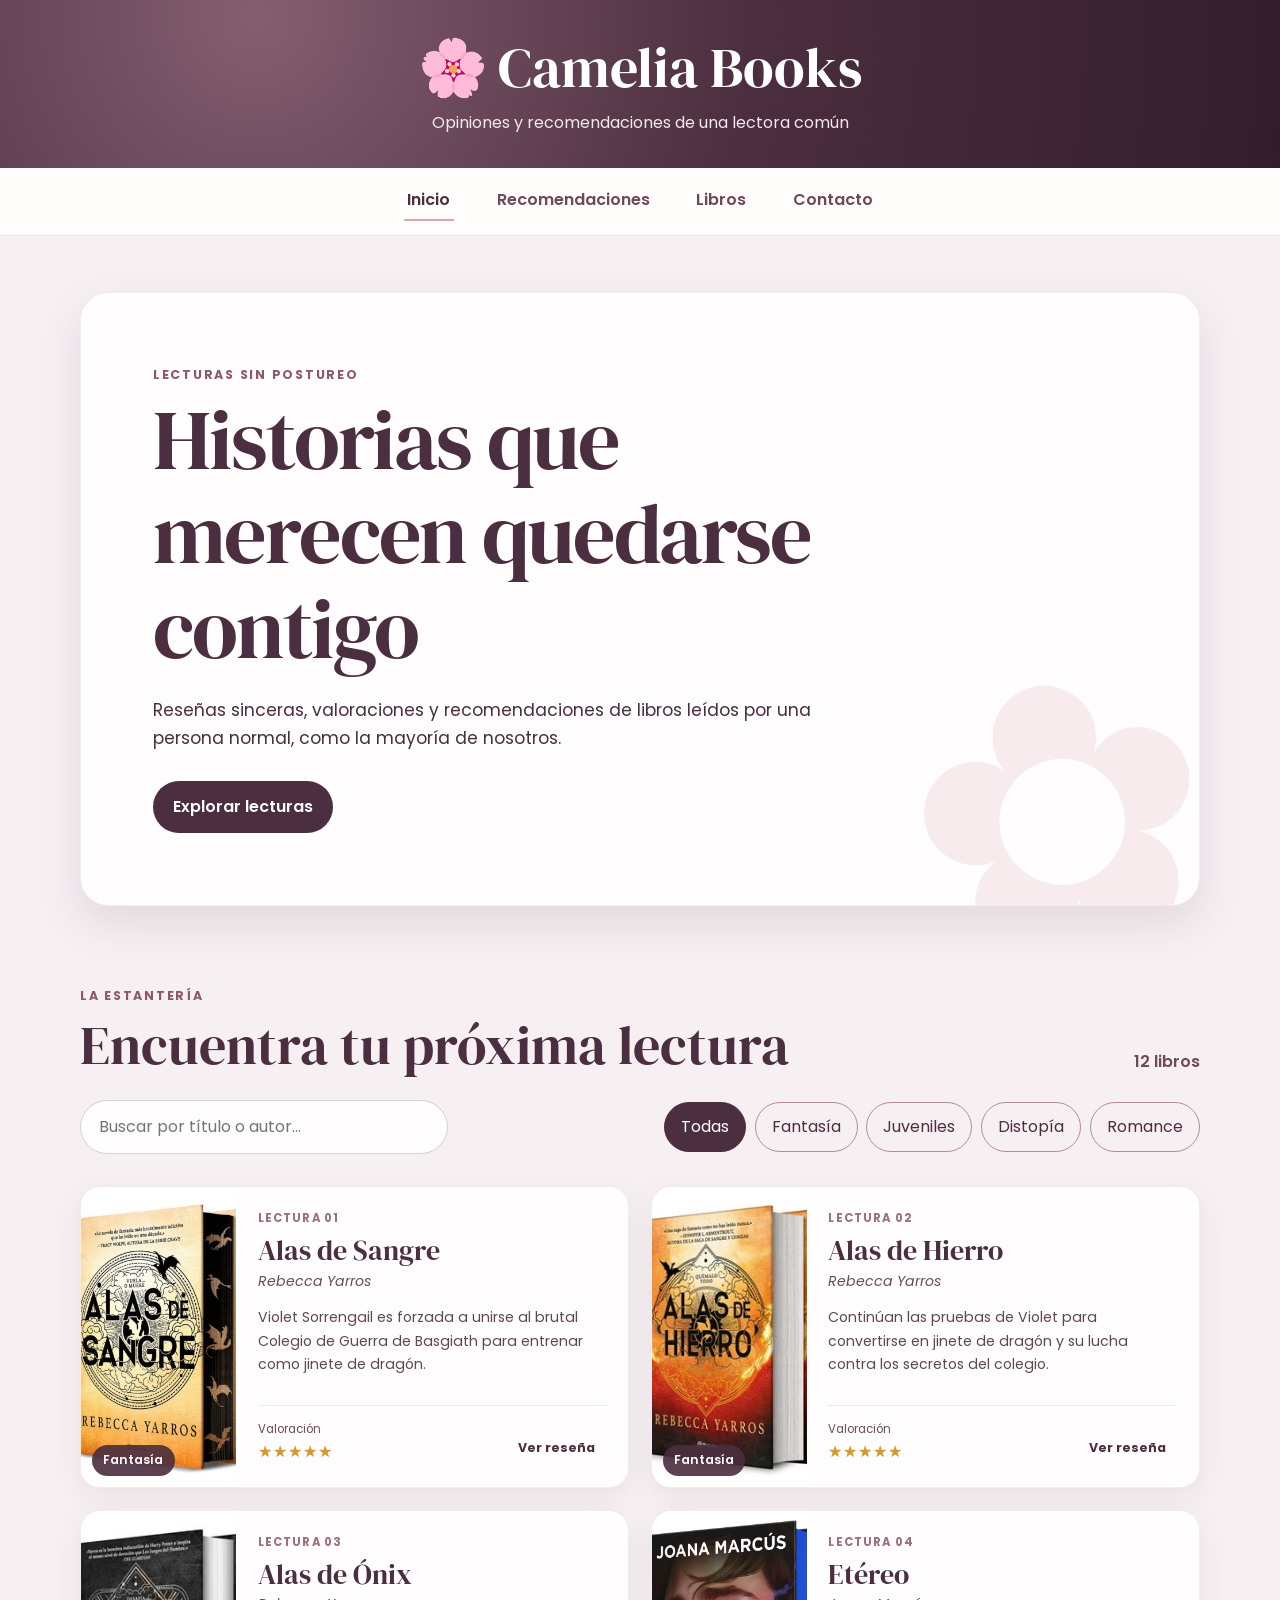
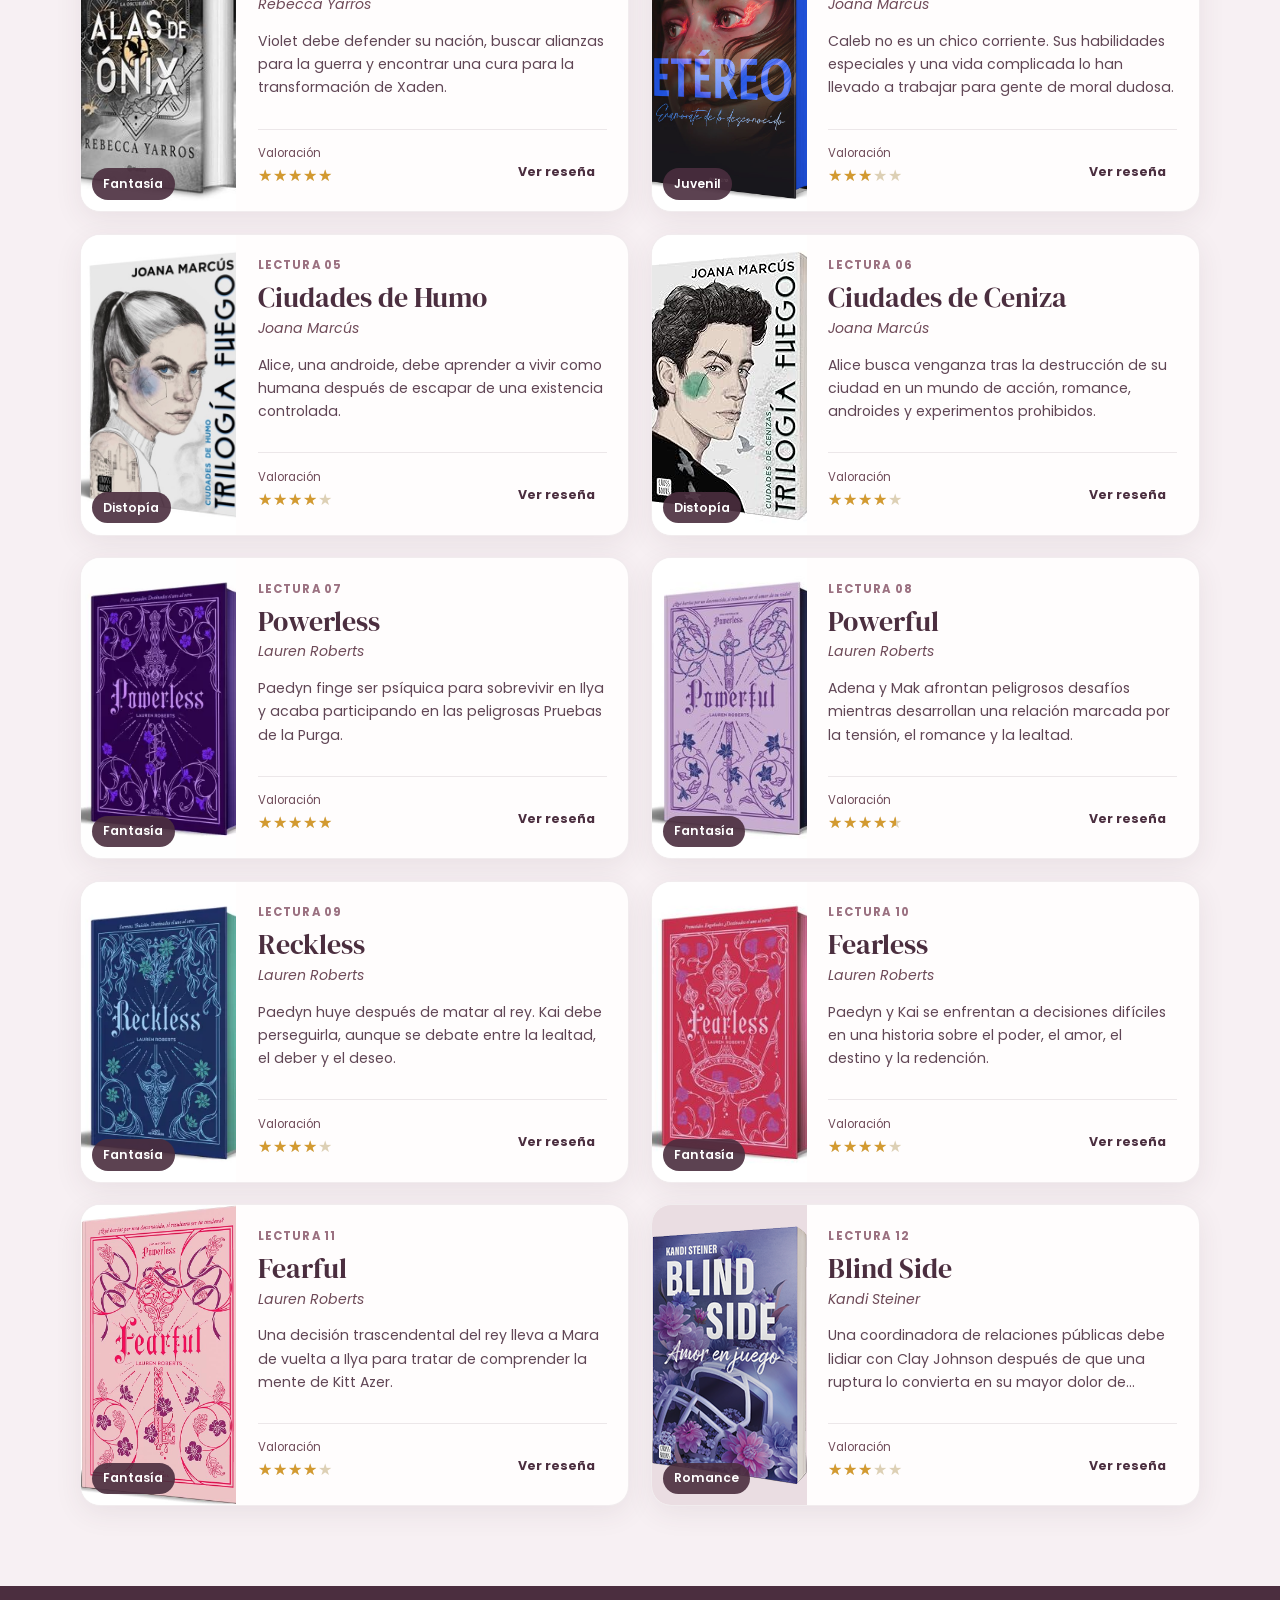
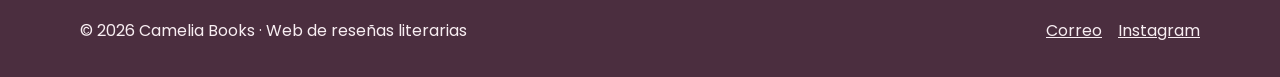
==== commit 4790e37a: "Ampliar el contenido de las fichas" ====
--- a/index.html
+++ b/index.html
@@ -117,6 +117,19 @@
 
           <h3>Sobre el libro</h3>
           <p id="modal-descripcion"></p>
+
+          <section class="modal-opinion" aria-labelledby="titulo-opinion">
+            <div class="modal-opinion-cabecera">
+              <h3 id="titulo-opinion">Mi opinión</h3>
+              <span id="modal-spoilers" class="aviso-spoilers"></span>
+            </div>
+            <p id="modal-opinion"></p>
+          </section>
+
+          <section aria-labelledby="titulo-destacados">
+            <h3 id="titulo-destacados">Lo más destacado</h3>
+            <ul id="modal-destacados" class="modal-destacados"></ul>
+          </section>
         </div>
       </div>
     </dialog>
--- a/styles.css
+++ b/styles.css
@@ -352,7 +352,7 @@
   color: #d39a30;
   white-space: nowrap;
 }
-.leer-mas {
+.ver-ficha {
   flex: 0 0 auto;
   padding: 0.45rem 0.7rem;
   color: var(--plum);
@@ -361,14 +361,6 @@
   font-size: 0.78rem;
   font-weight: 700;
   cursor: pointer;
-}
-.flecha {
-  display: inline-block;
-  margin-left: 0.2rem;
-  transition: 0.2s;
-}
-.leer-mas[aria-expanded="true"] .flecha {
-  transform: rotate(180deg);
 }
 .sin-resultados,
 .lista-vacia {
@@ -472,6 +464,100 @@
   margin-top: 2rem;
   font-weight: 600;
 }
+
+/* Ficha emergente del libro */
+.modal-libro {
+  width: min(850px, calc(100% - 2rem));
+  max-height: calc(100vh - 2rem);
+  padding: 0;
+  overflow: auto;
+  color: var(--plum);
+  background: var(--white);
+  border: 0;
+  border-radius: 1.5rem;
+  box-shadow: var(--shadow);
+}
+
+.modal-libro::backdrop {
+  background: rgba(40, 23, 33, 0.72);
+  backdrop-filter: blur(4px);
+}
+
+.cerrar-modal {
+  position: absolute;
+  top: 1rem;
+  right: 1rem;
+  z-index: 1;
+  width: 2.5rem;
+  height: 2.5rem;
+  color: var(--plum);
+  background: rgba(255, 255, 255, 0.92);
+  border: 0;
+  border-radius: 50%;
+  cursor: pointer;
+}
+
+.modal-contenido {
+  display: grid;
+  grid-template-columns: minmax(230px, 35%) 1fr;
+}
+
+.modal-contenido > img {
+  width: 100%;
+  height: 100%;
+  min-height: 500px;
+  object-fit: cover;
+}
+
+.modal-informacion {
+  padding: clamp(1.75rem, 5vw, 3rem);
+}
+
+.modal-categoria {
+  display: inline-block;
+  padding: 0.35rem 0.75rem;
+  color: white;
+  background: var(--plum);
+  border-radius: 999px;
+  font-size: 0.8rem;
+  font-weight: 600;
+}
+
+.modal-informacion h2 {
+  margin: 1rem 0 0;
+  font-size: clamp(2.2rem, 5vw, 3.6rem);
+}
+
+.modal-autor {
+  margin: 0.25rem 0 1.5rem;
+  color: var(--plum-light);
+  font-style: italic;
+}
+
+.modal-datos {
+  display: grid;
+  grid-template-columns: repeat(2, 1fr);
+  gap: 1rem;
+  margin: 0 0 2rem;
+  padding: 1rem 0;
+  border-block: 1px solid rgba(75, 46, 63, 0.12);
+}
+
+.modal-datos div {
+  display: grid;
+  gap: 0.25rem;
+}
+
+.modal-datos dt {
+  color: var(--plum-light);
+  font-size: 0.78rem;
+  font-weight: 600;
+  text-transform: uppercase;
+}
+
+.modal-datos dd {
+  margin: 0;
+}
 @media (max-width: 900px) {
   .controles {
     grid-template-columns: 1fr;
@@ -525,8 +611,15 @@
     align-items: start;
     flex-direction: column;
   }
-  .leer-mas {
+  .ver-ficha {
     padding-left: 0;
+  }
+  .modal-contenido {
+    grid-template-columns: 1fr;
+  }
+  .modal-contenido > img {
+    height: 280px;
+    min-height: 0;
   }
   footer {
     align-items: flex-start;
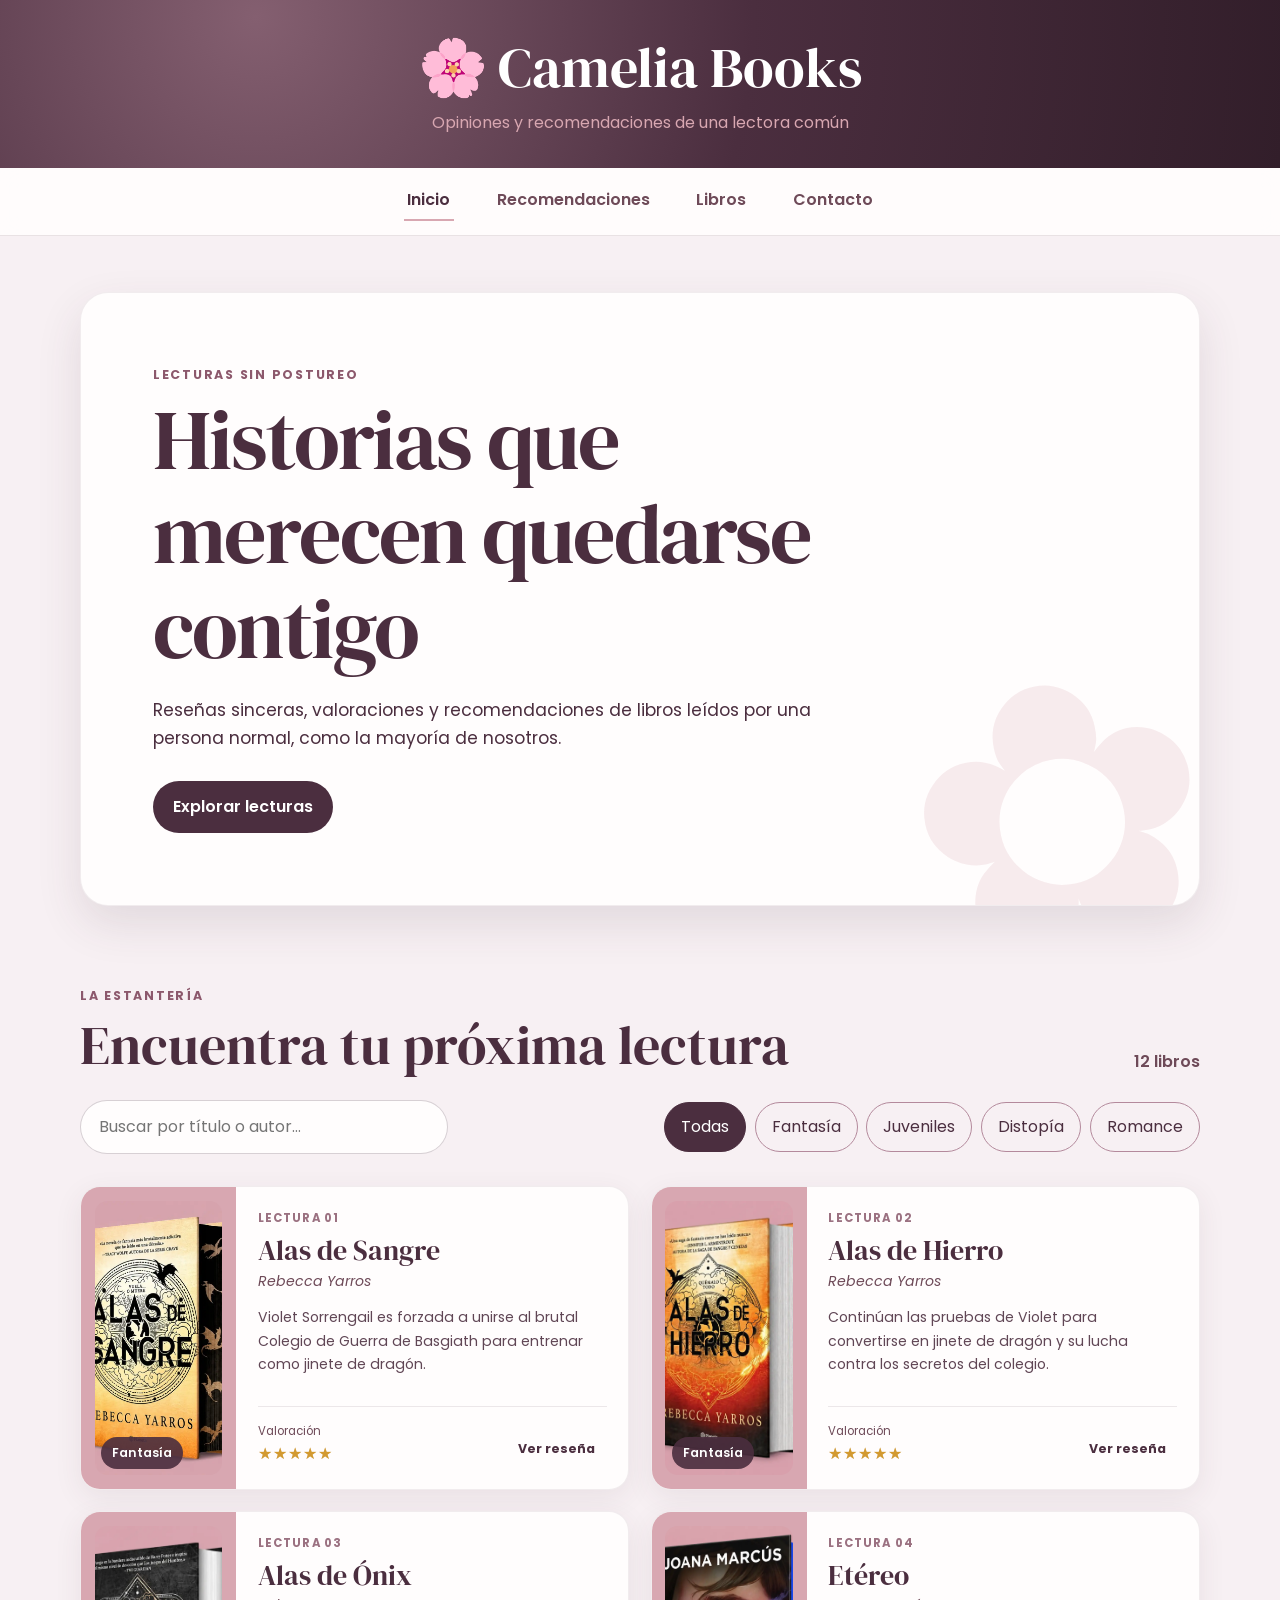
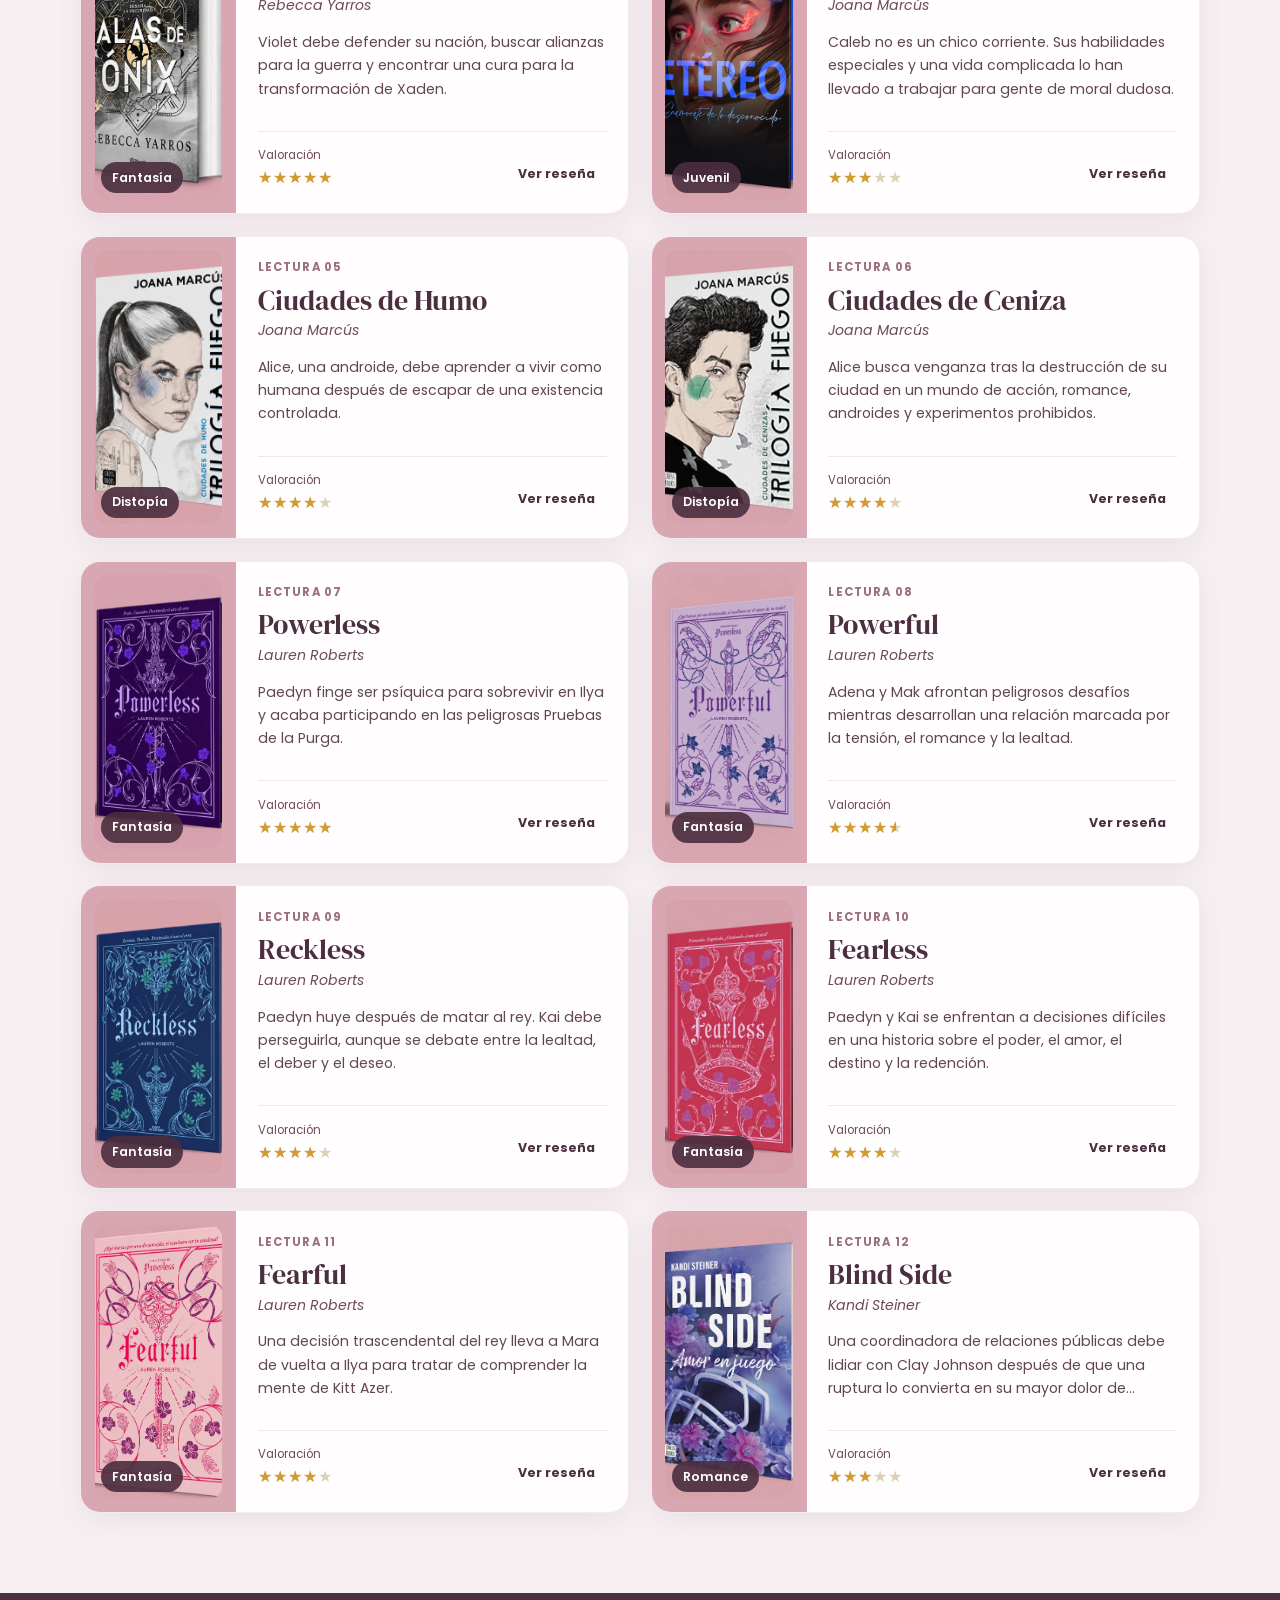
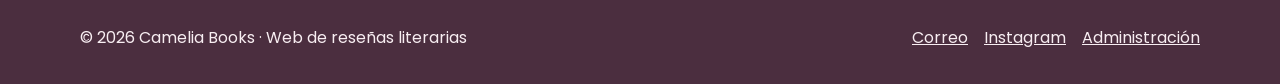
==== commit be635076: "Crear panel privado para gestionar libros" ====
--- a/index.html
+++ b/index.html
@@ -149,6 +149,7 @@
         >
           Instagram
         </a>
+        <a href="admin/login.html">Administración</a>
       </div>
     </footer>
   </body>
--- a/styles.css
+++ b/styles.css
@@ -27,7 +27,8 @@
   color: inherit;
 }
 button,
-input {
+input,
+textarea {
   font: inherit;
 }
 .sr-only {
@@ -62,7 +63,7 @@
 }
 .cabecera p {
   margin: 0.85rem 0 0;
-  color: #f4e8ed;
+  color: #d8a7b1;
 }
 .navbar {
   position: sticky;
@@ -203,7 +204,8 @@
   outline: none;
 }
 #buscador-libros:focus,
-#form-recomendacion input:focus {
+#form-recomendacion input:focus,
+#form-recomendacion textarea:focus {
   border-color: var(--mauve);
   box-shadow: 0 0 0 4px rgba(180, 138, 156, 0.16);
 }
@@ -265,19 +267,21 @@
 .libro-imagen {
   position: relative;
   min-height: 100%;
-  background: #eadde2;
+  padding: 0.85rem;
+  background: var(--rose);
 }
 .libro-imagen img {
   width: 100%;
   height: 100%;
-  min-height: 300px;
+  min-height: 274px;
   display: block;
   object-fit: cover;
+  border-radius: 0.8rem;
 }
 .categoria {
   position: absolute;
-  left: 0.7rem;
-  bottom: 0.7rem;
+  left: 1.25rem;
+  bottom: 1.25rem;
   padding: 0.35rem 0.7rem;
   color: #fff;
   background: rgba(75, 46, 63, 0.9);
@@ -407,13 +411,74 @@
   margin-top: 0.4rem;
   font-weight: 600;
 }
-#form-recomendacion input {
+#form-recomendacion input:not([type="checkbox"]),
+#form-recomendacion textarea {
+  width: 100%;
   padding: 0.85rem 1rem;
   color: var(--plum);
   background: var(--cream);
   border: 1px solid transparent;
   border-radius: 0.75rem;
   outline: none;
+}
+
+#form-recomendacion textarea {
+  resize: vertical;
+}
+
+.consentimiento {
+  display: flex;
+  gap: 0.75rem;
+  align-items: flex-start;
+  margin-top: 0.8rem;
+  font-size: 0.9rem;
+  font-weight: 400;
+}
+
+.consentimiento input {
+  flex: 0 0 auto;
+  width: 1.1rem;
+  height: 1.1rem;
+  margin-top: 0.25rem;
+  accent-color: var(--plum);
+}
+
+.campo-trampa {
+  position: absolute;
+  left: -10000px;
+  width: 1px;
+  height: 1px;
+  overflow: hidden;
+}
+
+.estado-formulario {
+  min-height: 1.6rem;
+  margin: 0.25rem 0 0;
+  font-weight: 600;
+}
+
+.estado-formulario.exito {
+  color: #315b42;
+}
+
+.estado-formulario.error {
+  color: #873f55;
+}
+
+.estado-formulario.informacion,
+.aviso-privacidad {
+  color: var(--plum-light);
+}
+
+.aviso-privacidad {
+  padding-top: 1rem;
+  border-top: 1px solid rgba(75, 46, 63, 0.12);
+  font-size: 0.85rem;
+}
+
+#form-recomendacion button:disabled {
+  cursor: wait;
+  opacity: 0.65;
 }
 #form-recomendacion button {
   justify-self: start;
@@ -478,9 +543,46 @@
   box-shadow: var(--shadow);
 }
 
+.modal-libro[open] {
+  animation: aparecer-ficha 480ms cubic-bezier(0.16, 1, 0.3, 1) both;
+}
+
 .modal-libro::backdrop {
   background: rgba(40, 23, 33, 0.72);
   backdrop-filter: blur(4px);
+}
+
+.modal-libro[open]::backdrop {
+  animation: oscurecer-fondo 380ms ease-out both;
+}
+
+@keyframes aparecer-ficha {
+  0% {
+    opacity: 0;
+    transform: translateY(60px) scale(0.78);
+  }
+
+  70% {
+    opacity: 1;
+    transform: translateY(-7px) scale(1.035);
+  }
+
+  100% {
+    opacity: 1;
+    transform: translateY(0) scale(1);
+  }
+}
+
+@keyframes oscurecer-fondo {
+  from {
+    background: rgba(40, 23, 33, 0);
+    backdrop-filter: blur(0);
+  }
+
+  to {
+    background: rgba(40, 23, 33, 0.72);
+    backdrop-filter: blur(4px);
+  }
 }
 
 .cerrar-modal {
@@ -499,14 +601,20 @@
 
 .modal-contenido {
   display: grid;
-  grid-template-columns: minmax(230px, 35%) 1fr;
+  grid-template-columns: minmax(260px, 320px) 1fr;
 }
 
 .modal-contenido > img {
-  width: 100%;
-  height: 100%;
-  min-height: 500px;
-  object-fit: cover;
+  align-self: center;
+  justify-self: center;
+  width: auto;
+  max-width: calc(100% - 3rem);
+  height: auto;
+  max-height: 520px;
+  margin: 1.5rem;
+  object-fit: contain;
+  border-radius: 0.9rem;
+  box-shadow: 0 12px 30px rgba(75, 46, 63, 0.18);
 }
 
 .modal-informacion {
@@ -558,6 +666,236 @@
 .modal-datos dd {
   margin: 0;
 }
+
+.modal-opinion {
+  margin-top: 1.75rem;
+  padding: 1.25rem;
+  background: var(--cream);
+  border-radius: 1rem;
+}
+
+.modal-opinion-cabecera {
+  display: flex;
+  align-items: center;
+  justify-content: space-between;
+  gap: 1rem;
+}
+
+.modal-opinion h3,
+.modal-informacion > h3 {
+  margin: 0 0 0.65rem;
+}
+
+.modal-opinion p {
+  margin: 0;
+}
+
+.aviso-spoilers {
+  flex: 0 0 auto;
+  padding: 0.25rem 0.6rem;
+  color: #315b42;
+  background: #dcecdf;
+  border-radius: 999px;
+  font-size: 0.75rem;
+  font-weight: 700;
+}
+
+.aviso-spoilers.con-spoilers {
+  color: #7b3444;
+  background: #f5dce2;
+}
+
+.modal-destacados {
+  display: flex;
+  flex-wrap: wrap;
+  gap: 0.5rem;
+  margin: 0;
+  padding: 0;
+  list-style: none;
+}
+
+.modal-destacados li {
+  padding: 0.4rem 0.7rem;
+  background: white;
+  border: 1px solid var(--rose);
+  border-radius: 999px;
+  font-size: 0.82rem;
+}
+
+/* Panel de administración */
+.pagina-admin {
+  min-height: 100vh;
+  background:
+    radial-gradient(circle at top left, rgba(216, 167, 177, 0.35), transparent 35%),
+    var(--cream);
+}
+
+.admin-cabecera {
+  display: flex;
+  align-items: center;
+  justify-content: space-between;
+  gap: 1rem;
+  padding: 1rem max(1rem, calc((100% - 1180px) / 2));
+  color: white;
+  background: var(--plum);
+}
+
+.marca-admin {
+  color: inherit;
+  font: 400 1.65rem/1 "DM Serif Display", serif;
+  text-decoration: none;
+}
+
+.admin-acceso {
+  display: grid;
+  place-items: center;
+  min-height: 100vh;
+  padding: 1rem;
+}
+
+.admin-contenedor {
+  display: grid;
+  grid-template-columns: minmax(0, 1fr) minmax(340px, 0.8fr);
+  gap: 1.5rem;
+  width: min(1180px, calc(100% - 2rem));
+  padding: 2rem 0 4rem;
+}
+
+.admin-panel {
+  padding: clamp(1.4rem, 4vw, 2.5rem);
+  background: var(--white);
+  border: 1px solid rgba(75, 46, 63, 0.08);
+  border-radius: 1.5rem;
+  box-shadow: var(--shadow);
+}
+
+.admin-panel-acceso {
+  width: min(470px, 100%);
+}
+
+.admin-panel h1,
+.admin-panel h2 {
+  margin-top: 0;
+}
+
+.form-admin {
+  display: grid;
+  gap: 0.65rem;
+}
+
+.form-admin label {
+  margin-top: 0.55rem;
+  font-weight: 600;
+}
+
+.form-admin input:not([type="checkbox"]),
+.form-admin select,
+.form-admin textarea {
+  width: 100%;
+  padding: 0.8rem 0.95rem;
+  color: var(--plum);
+  background: var(--cream);
+  border: 1px solid rgba(75, 46, 63, 0.16);
+  border-radius: 0.75rem;
+  outline: none;
+}
+
+.form-admin input:focus,
+.form-admin select:focus,
+.form-admin textarea:focus {
+  border-color: var(--mauve);
+  box-shadow: 0 0 0 4px rgba(180, 138, 156, 0.16);
+}
+
+.form-admin textarea {
+  resize: vertical;
+}
+
+.form-admin small {
+  color: var(--plum-light);
+}
+
+.form-admin-columnas {
+  display: grid;
+  grid-template-columns: 1fr 140px;
+  gap: 1rem;
+}
+
+.form-admin-columnas > div {
+  display: grid;
+  gap: 0.65rem;
+}
+
+.admin-acciones-formulario,
+.libro-admin-acciones {
+  display: flex;
+  flex-wrap: wrap;
+  gap: 0.6rem;
+  margin-top: 0.8rem;
+}
+
+.boton-secundario,
+.libro-admin-acciones button {
+  padding: 0.6rem 0.85rem;
+  color: var(--plum);
+  background: transparent;
+  border: 1px solid var(--mauve);
+  border-radius: 999px;
+  font-weight: 600;
+  cursor: pointer;
+}
+
+.admin-cabecera .boton-secundario {
+  color: white;
+  border-color: rgba(255, 255, 255, 0.5);
+}
+
+.admin-lista-cabecera {
+  display: flex;
+  align-items: end;
+  justify-content: space-between;
+  gap: 1rem;
+  margin-bottom: 1rem;
+}
+
+.lista-admin {
+  display: grid;
+  gap: 0.8rem;
+}
+
+.libro-admin {
+  display: grid;
+  grid-template-columns: 64px minmax(0, 1fr);
+  gap: 0.9rem;
+  align-items: center;
+  padding: 0.8rem;
+  background: var(--cream);
+  border-radius: 1rem;
+}
+
+.libro-admin img {
+  width: 64px;
+  height: 82px;
+  object-fit: cover;
+  border-radius: 0.55rem;
+}
+
+.libro-admin h3,
+.libro-admin p {
+  margin: 0;
+}
+
+.libro-admin-acciones {
+  grid-column: 1 / -1;
+  justify-content: flex-end;
+  margin-top: 0;
+}
+
+.libro-admin-acciones .peligro {
+  color: #873f55;
+  border-color: #d8a7b1;
+}
+
 @media (max-width: 900px) {
   .controles {
     grid-template-columns: 1fr;
@@ -566,6 +904,9 @@
     justify-content: flex-start;
   }
   .tarjetas {
+    grid-template-columns: 1fr;
+  }
+  .admin-contenedor {
     grid-template-columns: 1fr;
   }
 }
@@ -596,7 +937,7 @@
     min-height: 260px;
   }
   .libro-imagen img {
-    min-height: 260px;
+    min-height: 234px;
   }
   .libro-info {
     padding: 1rem;
@@ -618,12 +959,18 @@
     grid-template-columns: 1fr;
   }
   .modal-contenido > img {
-    height: 280px;
-    min-height: 0;
+    width: auto;
+    max-width: calc(100% - 3rem);
+    height: auto;
+    max-height: 360px;
+    margin: 1.5rem;
   }
   footer {
     align-items: flex-start;
     flex-direction: column;
+  }
+  .form-admin-columnas {
+    grid-template-columns: 1fr;
   }
 }
 @media (prefers-reduced-motion: reduce) {
@@ -634,5 +981,7 @@
   *::before,
   *::after {
     transition-duration: 0.01ms !important;
-  }
-}
+    animation-duration: 0.01ms !important;
+    animation-iteration-count: 1 !important;
+  }
+}
